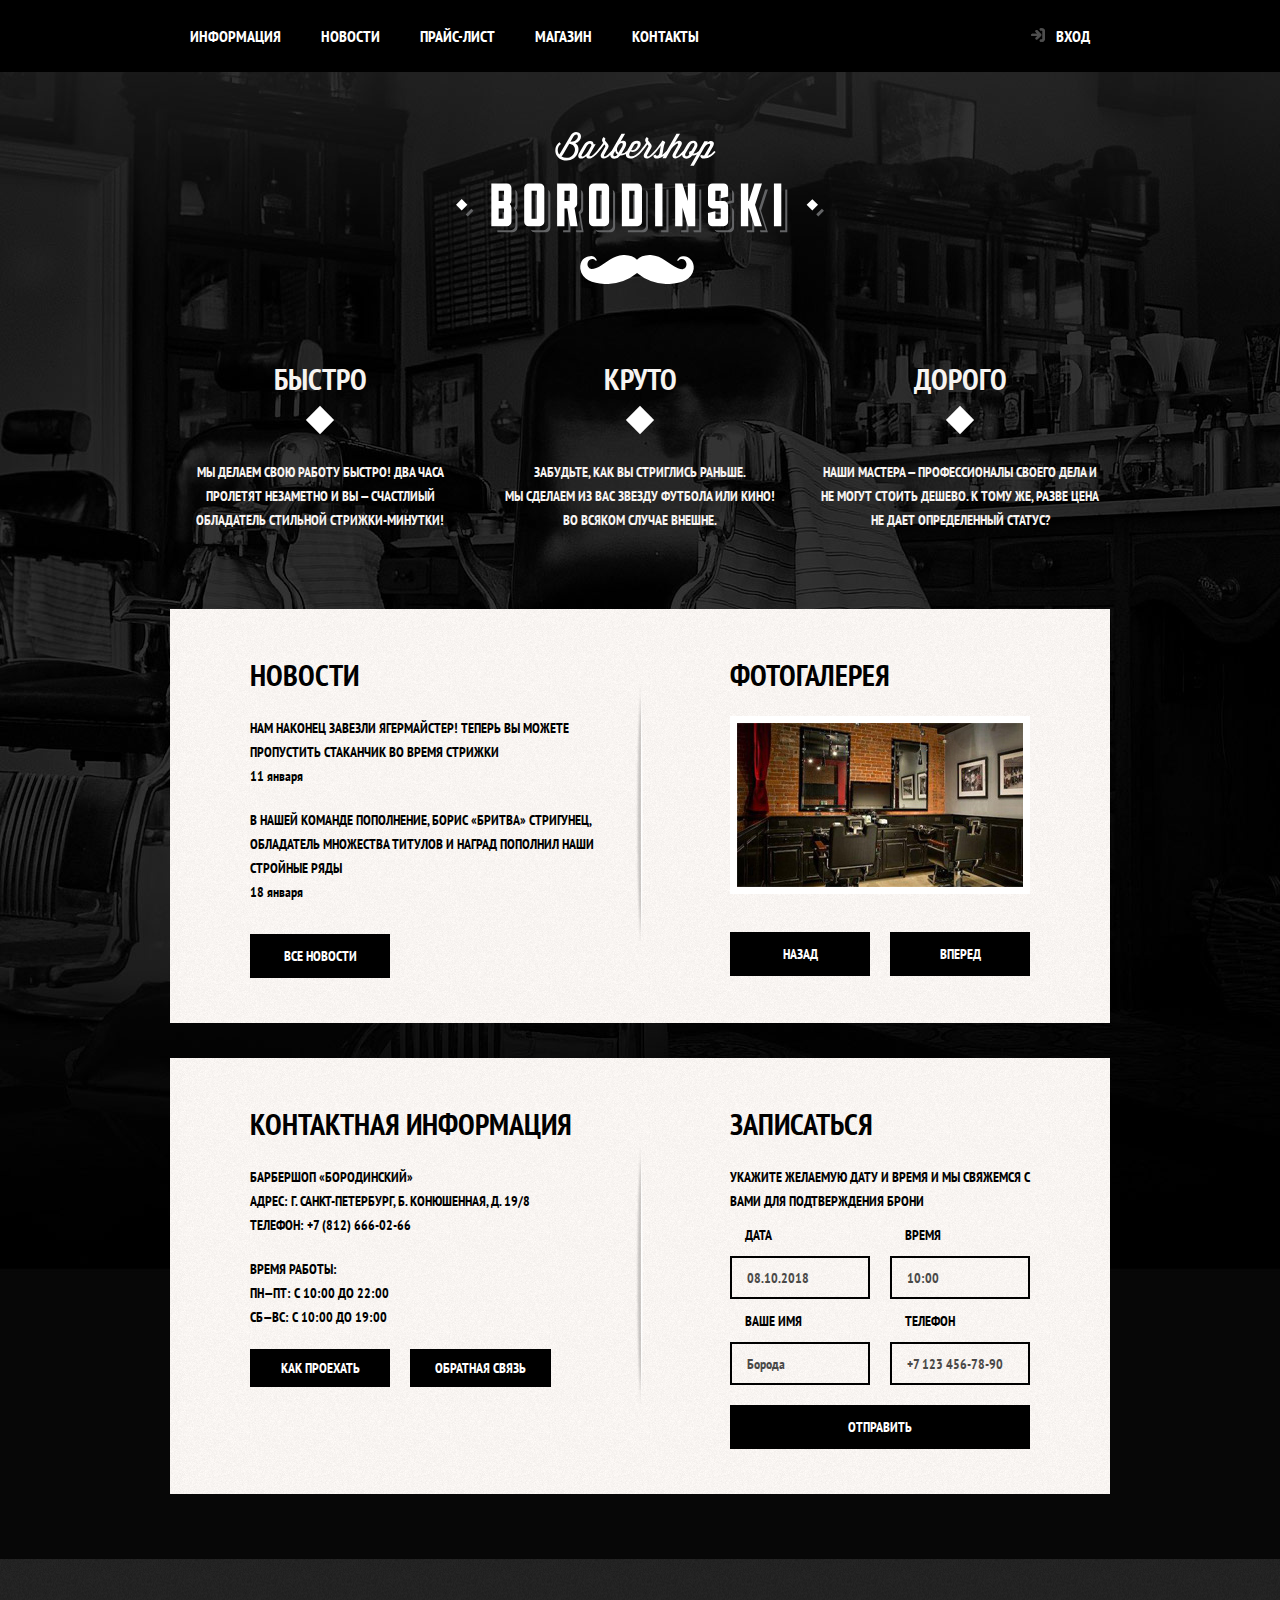
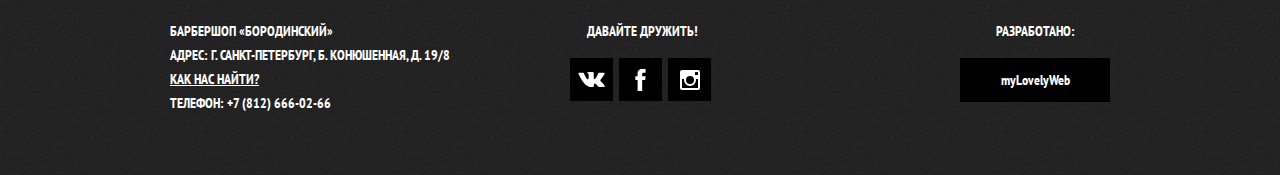
==== index.html @ a2dbd683 "first commit" ====
<!doctype html>
<html lang="ru">
<head>
  <meta charset="utf-8">
  <title>Барбершоп «Бородинский»</title>
  <link href="https://fonts.googleapis.com/css?family=PT+Sans+Narrow:400,700&amp;subset=cyrillic" rel="stylesheet">
  <link href="css/normalize.css" rel="stylesheet">
  <link href="css/style.min.css" rel="stylesheet">
</head>
<body class="index-page">
  <header class="header">
    <nav class="nav header__nav">
      <a class="nav__logo">
        <img src="img/index-logo.svg" width="368" height="153" alt="Логотип барбершопа «Бородинский»">
      </a>
      <div class="nav__wrapper">
        <div class="container nav__container">
          <ul class="nav__site-nav">
            <li>
              <a class="nav__link" href="info.html">Информация</a>
            </li>
            <li>
              <a class="nav__link" href="news.html">Новости</a>
            </li>
            <li>
              <a class="nav__link" href="price.html">Прайс-лист</a>
            </li>
            <li>
              <a class="nav__link" href="shop.html">Магазин</a>
            </li>
            <li>
              <a class="nav__link" href="contacts.html">Контакты</a>
            </li>
          </ul>
          <ul class="nav__user-nav">
            <li>
              <a class="nav__link login-link" href="login.html">Вход</a>
            </li>
          </ul>
        </div>
      </div>
    </nav>
  </header>
  <main>
    <div class="container">
      <h1 class="visually-hidden">Барбершоп «Бородинский»</h1>
      <section class="features">
        <h2 class="visually-hidden">Преимущества</h2>
        <ul class="features-list">
          <li class="features-item">
            <h3>Быстро</h3>
            <p>Мы делаем свою работу быстро! Два часа пролетят незаметно и вы — счастлиый обладатель стильной стрижки-минутки!</p>
          </li>
          <li class="features-item">
            <h3>Круто</h3>
            <p>Забудьте, как вы стриглись раньше.<br> Мы сделаем из вас звезду футбола или кино!<br> Во всяком случае внешне.</p>
          </li>
          <li class="features-item">
            <h3>Дорого</h3>
            <p>Наши мастера — профессионалы своего дела и не могут стоить дешево. К тому же, разве цена не дает определенный статус?</p>
          </li>
        </ul>
      </section>
      <div class="index-columns">
        <section class="news">
          <h2>Новости</h2>
          <ul class="news__list">
            <li class="news-item news__item">
              <p>Нам наконец завезли Ягермайстер! Теперь вы можете пропустить стаканчик во время стрижки</p>
              <time datetime="2018-01-11">11 января</time>
            </li>
            <li class="news-item news__item">
              <p>В нашей команде пополнение, Борис «Бритва» Стригунец, обладатель множества титулов и наград пополнил наши стройные ряды</p>
              <time datetime="2018-01-18">18 января</time>
            </li>
          </ul>
          <a class="btn news__btn" href="news.html">Все новости</a>
        </section>
        <section class="gallery">
          <h2>Фотогалерея</h2>
          <div class="gallery__container">
            <figure class="gallery-content gallery__content">
              <a href="#"><img src="img/studio.jpg" width="286" height="164" alt="Интерьер"></a>
            </figure>
            <button class="btn gallery-container__btn gallery-container__btn--back" type="button">Назад</button>
            <button class="btn gallery-container__btn gallery-container__btn--next" type="button">Вперед</button>
          </div>
        </section>
      </div><!-- index-columns -->
      <div class="index-columns">
        <section class="contacts">
          <h2>Контактная информация</h2>
          <p>
            Барбершоп «Бородинский»<br>
            Адрес: г. Санкт-Петербург, Б. Конюшенная, д. 19/8<br>
            Телефон: +7 (812) 666-02-66
          </p>
          <p>
            Время работы:<br>
            пн—пт: с 10:00 до 22:00<br>
            сб—вс: с 10:00 до 19:00
          </p>
          <a class="btn contacts-button-map contacts__btn" href="img/map.png">Как проехать</a>
          <a class="btn contacts__btn" href="contacts.html">Обратная связь</a>
        </section>
        <section class="appointment">
          <h2>Записаться</h2>
          <p class="appointment-info">Укажите желаемую дату и время и мы свяжемся с вами для подтверждения брони</p>
          <form class="appointment-form appointment__form" action="https://echo.htmlacademy.ru" method="post">
            <p class="appointment-form__item">
              <label for="appointment-date">Дата</label>
              <input id="appointment-date" type="text" name="date" value="" placeholder="08.10.2018">
            </p>
            <p class="appointment-form__item">
              <label for="appointment-time">Время</label>
              <input id="appointment-time" type="text" name="time" value="" placeholder="10:00">
            </p>
            <p class="appointment-form__item">
              <label for="appointment-name">Ваше имя</label>
              <input id="appointment-name" type="text" name="name" value="" placeholder="Борода">
            </p>
            <p class="appointment-form__item">
              <label for="appointment-phone">Телефон</label>
              <input id="appointment-phone" type="tel" name="phone" value="" placeholder="+7 123 456-78-90">
            </p>
            <button class="btn appointment-form__btn" type="submit">Отправить</button>
          </form>
        </section>
      </div><!-- index-columns -->
    </div><!-- container -->
  </main>
  <footer class="footer">
    <div class="container footer__container">
      <p class="footer-contacts footer__contacts">
        Барбершоп «Бородинский»<br>
        Адрес: г. Санкт-Петербург, Б. Конюшенная, д. 19/8<br>
        <a href="img/map.html">Как нас найти?</a><br>
        Телефон: +7 (812) 666-02-66  
      </p>
      <div class="footer-social">
        <b>Давайте дружить!</b>
        <ul class="social-list footer-social__list">
          <li>
            <a class="social-btn" href="#">
              <span class="visually-hidden">Вконтакте</span>
              <svg xmlns="http://www.w3.org/2000/svg" viewBox="0 0 26.14 14.91" width="27" height="15"><path fill="#fff" d="M 26 13.47 l -0.09 -0.17 a 13.55 13.55 0 0 0 -2.6 -3 q -0.87 -0.83 -1.1 -1.12 A 1 1 0 0 1 22 8 a 10.27 10.27 0 0 1 1.22 -1.78 l 0.88 -1.16 q 2.35 -3.13 2 -4 L 26 0.94 a 0.8 0.8 0 0 0 -0.4 -0.22 a 2.14 2.14 0 0 0 -0.87 0 h -3.92 a 0.51 0.51 0 0 0 -0.27 0 h -0.3 a 0.6 0.6 0 0 0 -0.15 0.14 a 0.93 0.93 0 0 0 -0.14 0.24 a 22.22 22.22 0 0 1 -1.46 3.06 q -0.5 0.84 -0.93 1.46 a 7 7 0 0 1 -0.71 0.91 a 4.94 4.94 0 0 1 -0.52 0.47 q -0.23 0.18 -0.35 0.15 l -0.23 -0.05 a 0.9 0.9 0 0 1 -0.31 -0.33 a 1.49 1.49 0 0 1 -0.16 -0.53 V 1.6 a 3.14 3.14 0 0 0 0 -0.62 a 2.12 2.12 0 0 0 -0.14 -0.44 a 0.73 0.73 0 0 0 -0.28 -0.33 a 1.57 1.57 0 0 0 -0.46 -0.18 A 9 9 0 0 0 12.57 0 a 8.93 8.93 0 0 0 -3.25 0.33 a 1.83 1.83 0 0 0 -0.52 0.41 q -0.25 0.3 -0.07 0.33 a 1.67 1.67 0 0 1 1.16 0.59 l 0.08 0.16 a 2.6 2.6 0 0 1 0.19 0.63 a 6.32 6.32 0 0 1 0.12 1 a 10.59 10.59 0 0 1 0 1.7 q -0.07 0.71 -0.13 1.1 a 2.21 2.21 0 0 1 -0.18 0.64 a 2.69 2.69 0 0 1 -0.16 0.3 l -0.07 0.07 a 1 1 0 0 1 -0.37 0.07 a 0.86 0.86 0 0 1 -0.46 -0.19 a 3.27 3.27 0 0 1 -0.56 -0.52 a 7 7 0 0 1 -0.66 -0.93 q -0.37 -0.6 -0.76 -1.42 l -0.22 -0.39 q -0.2 -0.38 -0.56 -1.11 t -0.62 -1.43 A 0.9 0.9 0 0 0 5.2 0.9 h -0.07 a 0.93 0.93 0 0 0 -0.22 -0.16 A 1.44 1.44 0 0 0 4.6 0.65 L 0.87 0.68 A 1 1 0 0 0 0.1 0.94 L 0 1 a 0.44 0.44 0 0 0 0 0.22 a 1.08 1.08 0 0 0 0.08 0.37 Q 0.9 3.53 1.86 5.31 t 1.66 2.87 Q 4.23 9.27 5 10.24 t 1 1.24 l 0.37 0.41 l 0.34 0.33 a 8.06 8.06 0 0 0 1 0.78 a 16.34 16.34 0 0 0 1.4 0.9 a 7.6 7.6 0 0 0 1.79 0.72 a 6.19 6.19 0 0 0 2 0.22 h 1.57 a 1.08 1.08 0 0 0 0.72 -0.3 l 0.05 -0.07 a 0.9 0.9 0 0 0 0.1 -0.25 a 1.38 1.38 0 0 0 0 -0.37 a 4.48 4.48 0 0 1 0.09 -1.05 a 2.77 2.77 0 0 1 0.23 -0.71 a 1.74 1.74 0 0 1 0.29 -0.4 a 1.19 1.19 0 0 1 0.23 -0.2 h 0.11 a 0.86 0.86 0 0 1 0.77 0.21 a 4.52 4.52 0 0 1 0.83 0.79 q 0.39 0.47 0.93 1.05 a 6.41 6.41 0 0 0 1 0.87 l 0.27 0.16 a 3.31 3.31 0 0 0 0.71 0.3 a 1.53 1.53 0 0 0 0.76 0.07 l 3.48 -0.05 a 1.58 1.58 0 0 0 0.8 -0.17 a 0.68 0.68 0 0 0 0.34 -0.37 a 1.06 1.06 0 0 0 0 -0.46 a 1.71 1.71 0 0 0 -0.1 -0.36 Z" /></svg>
            </a>
          </li>
          <li><a class="social-btn" href="#"><span class="visually-hidden">Фейсбук</span><svg xmlns="http://www.w3.org/2000/svg" viewBox="0 0 10.15 21.74" width="19" height="22"><path fill="#fff" d="M 3.34 1.12 A 4.77 4.77 0 0 1 6.53 0 h 3.61 v 3.81 H 7.81 a 1.07 1.07 0 0 0 -1.09 0.83 v 2.55 h 3.42 c -0.08 1.23 -0.24 2.45 -0.41 3.67 h -3 v 10.87 H 2.21 V 10.86 H 0 V 7.21 h 2.19 V 3.66 a 3.83 3.83 0 0 1 1.15 -2.54 Z" /></svg></a></li>
          <li><a class="social-btn" href="#"><span class="visually-hidden">Инстаграм</span><svg xmlns="http://www.w3.org/2000/svg" viewBox="0 0 20 20" width="20" height="20"><path fill="#fff" d="M 18 0 H 2 a 2 2 0 0 0 -2 2 v 16 a 2 2 0 0 0 2 2 h 16 a 2 2 0 0 0 2 -2 V 2 a 2 2 0 0 0 -2 -2 Z m -8 6 a 4 4 0 1 1 -4 4 a 4 4 0 0 1 4 -4 Z M 2.5 18 a 0.47 0.47 0 0 1 -0.5 -0.5 V 9 h 2.1 a 3.4 3.4 0 0 0 -0.1 1 a 6 6 0 1 0 12 0 a 3.4 3.4 0 0 0 -0.1 -1 H 18 v 8.5 a 0.47 0.47 0 0 1 -0.5 0.5 Z M 18 4.5 a 0.47 0.47 0 0 1 -0.5 0.5 h -2 a 0.47 0.47 0 0 1 -0.5 -0.5 v -2 a 0.47 0.47 0 0 1 0.5 -0.5 h 2 a 0.47 0.47 0 0 1 0.5 0.5 Z" /></svg></a></li>
        </ul>
      </div><!-- footer-social -->
      <p class="footer-copyright footer__copyright">
        <b>Разработано:</b>
        <a class="btn footer-copyright__btn" href="https://github.com/myLovelyWeb">myLovelyWeb</a>
      </p>
    </div><!-- container footer__container -->
  </footer>
  <section class="modal modal-login">
    <h2>Личный кабинет</h2>
    <p class="modal-login__description">Введите пожалуйста свой логин и пароль</p>
    <form class="login-form" action="https://echo.htmlacademy.ru" method="post">
      <p>
        <label class="visually-hidden" for="user-login">Логин</label>
        <input class="login-form__icon-user" id="user-login" type="text" name="login" placeholder="Логин">
      </p>
      <p>
        <label class="visually-hidden" for="user-password">Пароль</label>
        <input class="login-form__icon-password" id="user-password" type="password" name="password" placeholder="Пароль">
      </p>
      <p class="login-password-info login-form__login-password-info">
        <label class="login-checkbox login-password-info__checkbox">
          <input class="visually-hidden" type="checkbox" name="remember">
          <span class="login-checkbox__indicator"></span>
          Запомните меня
        </label>
        <a class="login-password-info__restore" href="#">Я забыл пароль!</a>
      </p>
      <button class="btn login-form__btn" type="submit">Войти</button>
    </form>
    <button class="modal-close" type="button"><span class="visually-hidden">Закрыть</span></button>
  </section>
  <section class="modal modal-map">
    <h2 class="visually-hidden">Как до нас добраться</h2>
    <iframe src="https://www.google.com/maps/embed?pb=!1m18!1m12!1m3!1d1998.5991043651586!2d30.320894616097!3d59.938794181876254!2m3!1f0!2f0!3f0!3m2!1i1024!2i768!4f13.1!3m3!1m2!1s0x4696310fca5ba729%3A0xea9c53d4493c879f!2z0JHQvtC70YzRiNCw0Y8g0JrQvtC90Y7RiNC10L3QvdCw0Y8g0YPQuy4sIDE5LCDQodCw0L3QutGCLdCf0LXRgtC10YDQsdGD0YDQsywgMTkxMTg2!5e0!3m2!1sru!2sru!4v1531088769494" width="766" height="560" allowfullscreen></iframe>
    <p>
      <img src="img/map.png" width="766" height="560" alt="Офис компании по адресу ул. Большая Конюшенная 19/8, Санкт-Петербург">
    </p>
    <button class="modal-close" type="button"><span class="visually-hidden">Закрыть</span></button>
  </section>
  <script src="js/login-popup.min.js"></script>
  <script src="js/map-popup.min.js"></script>
</body>
</html>
---- css/style.min.css ----
@-webkit-keyframes bounce{0%{-webkit-transform:translateY(-2000px);transform:translateY(-2000px)}70%{-webkit-transform:translateY(30px);transform:translateY(30px)}90%{-webkit-transform:translateY(-10px);transform:translateY(-10px)}to{-webkit-transform:translateY(0);transform:translateY(0)}}@keyframes bounce{0%{-webkit-transform:translateY(-2000px);transform:translateY(-2000px)}70%{-webkit-transform:translateY(30px);transform:translateY(30px)}90%{-webkit-transform:translateY(-10px);transform:translateY(-10px)}to{-webkit-transform:translateY(0);transform:translateY(0)}}@-webkit-keyframes shake{0%,to{-webkit-transform:translateX(0);transform:translateX(0)}10%,30%,50%,70%,90%{-webkit-transform:translateX(-10px);transform:translateX(-10px)}20%,40%,60%,80%{-webkit-transform:translateX(10px);transform:translateX(10px)}}@keyframes shake{0%,to{-webkit-transform:translateX(0);transform:translateX(0)}10%,30%,50%,70%,90%{-webkit-transform:translateX(-10px);transform:translateX(-10px)}20%,40%,60%,80%{-webkit-transform:translateX(10px);transform:translateX(10px)}}.index-page,.inner-page{min-width:960px;background-color:#000;background-image:url(../img/bg.jpg);background-position:top center;background-repeat:no-repeat}.inner-page{background-color:#f9f6f3;background-image:url(../img/pattern-light.jpg);background-position:0 0;background-repeat:repeat}.container{width:940px;margin:0 auto;padding:0 10px}.nav__container{display:-webkit-box;display:-ms-flexbox;display:flex;-webkit-box-pack:justify;-ms-flex-pack:justify;justify-content:space-between}.visually-hidden:not(:focus):not(:active),input[type=checkbox].visually-hidden,input[type=radio].visually-hidden{position:absolute;width:1px;height:1px;margin:-1px;padding:0;border:0;white-space:nowrap;-webkit-clip-path:inset(100%);clip-path:inset(100%);clip:rect(0 0 0 0);overflow:hidden}img{max-width:100%;height:auto}.btn{display:inline-block;min-width:140px;padding:10px 25px;border:0;-webkit-box-sizing:border-box;box-sizing:border-box;font-size:14px;line-height:18px;font-family:"PT Sans Narrow",sans-serif;font-weight:700;text-align:center;text-decoration:none;text-transform:uppercase;color:#fff;vertical-align:middle;background-color:#000;cursor:pointer}.btn:active,.btn:focus,.btn:hover,.pagination-item a:active,.pagination-item a:focus,.pagination-item a:hover{background-color:#663d15}.btn--disabled,.btn:disabled{cursor:default;opacity:.5;background-color:#000}.header__nav{display:-webkit-box;display:-ms-flexbox;display:flex;-webkit-box-orient:vertical;-webkit-box-direction:normal;-ms-flex-direction:column;flex-direction:column;-webkit-box-align:center;-ms-flex-align:center;align-items:center;margin-bottom:73px}.inner-page .header__nav{-webkit-box-orient:horizontal;-webkit-box-direction:normal;-ms-flex-direction:row;flex-direction:row;-webkit-box-align:start;-ms-flex-align:start;align-items:flex-start;margin-bottom:50px}.inner-page .header{background-color:#000}.nav__logo{-webkit-box-ordinal-group:3;-ms-flex-order:2;order:2;width:368px;height:153px}.inner-page .nav__logo{-webkit-box-ordinal-group:1;-ms-flex-order:0;order:0;width:111px;height:24px;padding:23px 20px}.nav__wrapper{width:100%;margin-bottom:60px;background-color:#000}.nav__site-nav{display:-webkit-box;display:-ms-flexbox;display:flex;-ms-flex-wrap:wrap;flex-wrap:wrap;width:620px;margin:0;padding:0;list-style:none}.site-nav__item--current{position:relative}.site-nav__item--current::after{content:"";position:absolute;right:20px;bottom:0;left:20px;height:5px;background-color:#fff}.nav__link{display:block;padding:26px 20px;font-size:16px;line-height:20px;font-family:"PT Sans Narrow",sans-serif;font-weight:700;text-decoration:none;text-transform:uppercase;color:#fff}.site-nav__item--current .nav__link{pointer-events:none}.nav__link:focus,.nav__link:hover{background-color:#242424}.nav__item--current::after{position:absolute;content:"";right:20px;bottom:0;left:20px;height:5px;background-color:#fff}.nav__user-nav{display:-webkit-box;display:-ms-flexbox;display:flex;max-width:140px;margin:0 0 0 auto;padding:0;list-style:none}.inner-page .user-nav{margin-left:auto}.login-link{position:relative;padding-left:50px}.login-link::before{position:absolute;content:"";top:27px;left:24px;width:16px;height:16px;background-image:url(../img/login.svg);background-repeat:no-repeat;background-position:0 0;opacity:.3}.login-link:active::before,.login-link:focus::before,.login-link:hover::before{opacity:1}.features{margin-bottom:77px}.features-list{display:-webkit-box;display:-ms-flexbox;display:flex;-webkit-box-pack:justify;-ms-flex-pack:justify;justify-content:space-between;margin:0;padding:0;list-style:none}.features-item{width:300px}.appointment h2,.contacts h2,.features-item h3,.features-item p,.gallery h2,.modal-login h2,.news h2{font-size:30px;line-height:42px;font-family:"PT Sans Narrow",sans-serif;font-weight:700;text-transform:uppercase}.features-item p{margin:0 10px;font-size:14px;line-height:24px;text-align:center;color:#f7f4f1}.features-item h3{position:relative;text-align:center;margin:0 0 60px;color:#f7f4f1}.features-item h3::after{position:absolute;content:"";bottom:-30px;left:50%;width:20px;height:20px;margin-left:-10px;background-color:#fff;-webkit-transform:rotate(45deg);-ms-transform:rotate(45deg);transform:rotate(45deg)}.index-columns{display:-webkit-box;display:-ms-flexbox;display:flex;-webkit-box-pack:justify;-ms-flex-pack:justify;justify-content:space-between;margin-bottom:35px;padding:45px 80px;background-color:#f8f5f2;background-image:url(../img/line.png),url(../img/pattern-light.jpg);background-position:center,0 0;background-repeat:no-repeat,repeat}.news{width:380px}.appointment h2,.contacts h2,.gallery h2,.modal-login h2,.news h2{margin:0 0 20px;color:#000}.news__list{margin:0 0 25px;padding:0;list-style:none}.news__item{margin-bottom:20px}.contacts p,.news-item p{text-transform:uppercase;color:#000}.news-item p,.news-item time{font-size:14px;line-height:24px;font-family:"PT Sans Narrow",sans-serif;font-weight:700}.news-item p{margin:0}.news-item time{text-transform:none;color:#000}.news__btn{margin-top:5px;line-height:24px}.gallery{width:300px}.gallery__container{position:relative;height:260px}.gallery-container__btn{position:absolute;bottom:0;width:140px;margin:0;line-height:24px;-webkit-box-sizing:border-box;box-sizing:border-box}.gallery-container__btn--back{left:0}.gallery-container__btn--next{right:0}.gallery__content{height:164px;margin:0;background-color:#ccc;border:7px solid #fff}.gallery-content img{width:286px;height:164px}.contacts{width:380px}.contacts p{margin:0 0 20px}.contacts__btn{margin-right:16px}.appointment{width:300px}.appointment-info{margin:0 0 10px;font-size:14px;line-height:24px;font-family:"PT Sans Narrow",sans-serif;font-weight:700;text-transform:uppercase;color:#000}.appointment__form{display:-webkit-box;display:-ms-flexbox;display:flex;-ms-flex-wrap:wrap;flex-wrap:wrap;-webkit-box-pack:justify;-ms-flex-pack:justify;justify-content:space-between}.appointment-form__item{width:140px;margin:0 0 10px}.appointment-form input,.appointment-form label,.contacts p{font-size:14px;line-height:24px;font-family:"PT Sans Narrow",sans-serif;font-weight:700}.appointment-form label{display:block;margin-bottom:9px;margin-left:15px;text-transform:uppercase;color:#000}.appointment-form input{width:140px;padding:8px 15px 7px;border:2px solid #000;-webkit-box-sizing:border-box;box-sizing:border-box;background-color:transparent}.appointment-form input::-webkit-input-placeholder{color:#000;opacity:.7}.appointment-form input:-ms-input-placeholder,.appointment-form input::-ms-input-placeholder{color:#000;opacity:.7}.appointment-form input::placeholder{color:#000;opacity:.7}.appointment-form input:focus{border-color:#663d15}.appointment-form__btn{width:100%;margin-top:10px;margin-right:0;line-height:24px}.footer{margin-top:65px;padding:60px 0;background-color:#212121;background-image:url(../img/pattern-dark.jpg);background-position:0 0;background-repeat:repeat}.inner-page .footer{margin-top:45px}.footer__container{display:-webkit-box;display:-ms-flexbox;display:flex}.footer-contacts a,.footer-copyright b,.footer-social b,.footer__contacts{font-size:14px;line-height:24px;font-family:"PT Sans Narrow",sans-serif;font-weight:700;text-transform:uppercase;color:#fff}.footer__contacts{width:320px;margin:0 80px 0 0}.footer-social{width:145px;text-align:center}.footer-copyright b,.footer-social b{display:block;margin-bottom:15px}.footer-social__list,.social-btn{display:-webkit-box;display:-ms-flexbox;display:flex}.social-list li{margin-bottom:10px}.footer-social__list{-ms-flex-wrap:wrap;flex-wrap:wrap;margin:0;padding:0;list-style:none;-webkit-box-pack:justify;-ms-flex-pack:justify;justify-content:space-between;width:141px}.social-btn{-webkit-box-align:center;-ms-flex-align:center;align-items:center;-webkit-box-pack:center;-ms-flex-pack:center;justify-content:center;width:43px;height:43px;background-color:#000}.social-btn:focus,.social-btn:hover{background-color:#fff}.social-btn:focus path,.social-btn:hover path{fill:#000}.footer__copyright{width:150px;margin:0 0 0 auto;text-align:center}.footer-copyright__btn{display:block;margin-right:0;line-height:24px;text-transform:none}.footer-copyright__btn:hover{color:#000;background-color:#fff}.modal{display:none;position:fixed;background-color:#f8f3f0;background-image:url(../img/pattern-light.jpg);background-position:0 0;background-repeat:repeat;-webkit-box-shadow:0 30px 50px rgba(0,0,0,.7);box-shadow:0 30px 50px rgba(0,0,0,.7)}.modal-error,.modal-show{-webkit-animation-duration:.6s;animation-duration:.6s}.modal-show{display:block;-webkit-animation-name:bounce;animation-name:bounce}.modal-error{-webkit-animation-name:shake;animation-name:shake}.modal-login{top:120px;left:50%;width:300px;margin-left:-230px;padding:50px 80px}.modal-close{position:absolute;top:8px;right:-32px;width:22px;height:22px;border:0;background-color:transparent;cursor:pointer}.modal-close::after,.modal-close::before{position:absolute;content:"";top:10px;left:2px;width:20px;height:3px;background-color:#d0d0d0}.modal-close::before{-webkit-transform:rotate(45deg);-ms-transform:rotate(45deg);transform:rotate(45deg)}.modal-close::after{-webkit-transform:rotate(-45deg);-ms-transform:rotate(-45deg);transform:rotate(-45deg)}.login-form input[type=password],.login-form input[type=text],.modal-login__description{font-size:14px;font-family:"PT Sans Narrow",sans-serif;font-weight:700;color:#000;text-transform:uppercase}.login-form p,.modal-login__description{margin:0 0 10px}.login-form p{font-size:14px}.login-form input[type=password],.login-form input[type=text]{width:300px;padding:10px 40px 10px 15px;border:2px solid #000;-webkit-box-sizing:border-box;box-sizing:border-box;background-color:#f9f6f3}.login-form input::-webkit-input-placeholder{color:#000}.login-form input:-ms-input-placeholder,.login-form input::-ms-input-placeholder{color:#000}.login-form input::placeholder{color:#000}.login-form input:focus{border-color:#663d15}.login-form__icon-password,.login-form__icon-user{background-position:270px center;background-repeat:no-repeat}.login-form__icon-user{background-image:url(../img/user.svg)}.login-form__icon-password{background-image:url(../img/lock.svg)}.login-password-info{display:-webkit-box;display:-ms-flexbox;display:flex;-ms-flex-wrap:wrap;flex-wrap:wrap;-webkit-box-pack:justify;-ms-flex-pack:justify;justify-content:space-between;margin:15px 0}.login-password-info__checkbox{position:relative;padding-left:30px;font-size:14px;line-height:20px;font-family:"PT Sans Narrow",sans-serif;font-weight:700;text-transform:uppercase;color:#000}.filter-input:focus+label,.filter-input:hover+label,.login-password-info__checkbox:focus,.login-password-info__checkbox:hover{color:#663d15}.login-checkbox input[type=checkbox]+.login-checkbox__indicator{position:absolute;top:0;left:0;width:17px;height:17px;border:2px solid #000}.login-checkbox input[type=checkbox]:focus+.login-checkbox__indicator{border-color:#663d15;outline:thin dotted;outline:5px auto -webkit-focus-ring-color}.login-checkbox input[type=checkbox]:checked+.login-checkbox__indicator::after,.login-checkbox input[type=checkbox]:checked+.login-checkbox__indicator::before{position:absolute;content:"";top:8px;left:1px;width:15px;height:2px;background-color:#000}.login-checkbox input[type=checkbox]:checked+.login-checkbox__indicator::before{-webkit-transform:rotate(45deg);-ms-transform:rotate(45deg);transform:rotate(45deg)}.login-checkbox input[type=checkbox]:checked+.login-checkbox__indicator::after{-webkit-transform:rotate(-45deg);-ms-transform:rotate(-45deg);transform:rotate(-45deg)}.login-password-info__restore{font-size:14px;line-height:20px;font-family:"PT Sans Narrow",sans-serif;font-weight:700;text-transform:uppercase;color:#000;text-decoration:underline}.login-password-info__restore:focus,.login-password-info__restore:hover{text-decoration:none;color:#663d15}.login-form__btn{width:100%;margin-top:15px;margin-right:0}.modal-map{top:50%;left:50%;width:780px;height:574px;margin-top:-287px;margin-left:-390px;border:7px solid #fff;-webkit-box-sizing:border-box;box-sizing:border-box}.modal-map iframe,.modal-map p{position:absolute;z-index:2}.modal-map p{margin:0;z-index:1}.breadcrumbs{display:-webkit-box;display:-ms-flexbox;display:flex;-webkit-box-pack:start;-ms-flex-pack:start;justify-content:flex-start;-ms-flex-wrap:wrap;flex-wrap:wrap;padding:0;margin:0 0 50px;list-style:none}.breadcrumbs li{position:relative;margin-right:42px}.breadcrumbs li::after{position:absolute;content:"";top:7px;right:-25px;width:8px;height:8px;background-color:#000;-webkit-transform:rotate(45deg);-ms-transform:rotate(45deg);transform:rotate(45deg)}.breadcrumbs li:last-child{margin-right:0;font-size:14px;line-height:24px;font-family:"PT Sans Narrow",sans-serif;font-weight:700;text-transform:uppercase;color:#aba9a7}.breadcrumbs li:last-child::after{display:none}.breadcrumbs a,.inner-content h1,.inner-content h2,.page-title{font-family:"PT Sans Narrow",sans-serif;font-weight:700;text-transform:uppercase}.breadcrumbs a{text-decoration:none}.inner-content{margin-bottom:75px}.inner-content h1,.inner-content h2,.page-title{color:#000}.inner-content h1,.page-title{margin:0 0 15px;padding:0;font-size:30px;line-height:42px}.inner-content h2,.inner-content h3{margin-top:60px;margin-bottom:30px;font-size:24px;line-height:30px}.inner-content h3{font-size:20px;line-height:24px}.inner-content h2+h3{margin-top:30px}.breadcrumbs a,.inner-content p,.inner-content td{color:#000;font-size:14px;line-height:24px}.inner-content p{margin:14px 0}.inner-content table{border-collapse:collapse}.inner-content .big-heading,.inner-content p,.inner-content td{font-family:"PT Sans Narrow",sans-serif;font-weight:700;text-transform:uppercase}.inner-content td{padding:8px 15px;border:2px solid #000}.inner-columns,.inner-content .big-heading{display:-webkit-box;display:-ms-flexbox;display:flex}.inner-content .big-heading{-webkit-box-align:center;-ms-flex-align:center;align-items:center;margin-top:50px;margin-bottom:65px;font-size:48px;line-height:48px;text-align:center}.inner-content .big-heading::after,.inner-content .big-heading::before{content:"";-webkit-box-flex:1;-ms-flex-positive:1;flex-grow:1;-ms-flex-negative:0;flex-shrink:0;width:50px;height:2px;background:#000}.inner-content .big-heading::before{margin-right:25px}.inner-content .big-heading::after{margin-left:25px}.inner-columns{-webkit-box-pack:justify;-ms-flex-pack:justify;justify-content:space-between;-ms-flex-wrap:wrap;flex-wrap:wrap;margin:50px 0}.inner-columns>h2:first-child{width:100%;margin-top:0}.inner-column-left,.inner-column-right{width:460px}.inner-column-left :first-child,.inner-column-right :first-child{margin-top:0}.inner-column-left :last-child,.inner-column-right :last-child{margin-bottom:0}.custom-list-1{margin:14px 0;padding:0;list-style:none}.custom-list-1 li{position:relative;margin-bottom:15px;padding-left:20px;font-size:14px;line-height:24px;font-family:"PT Sans Narrow",sans-serif;font-weight:700;text-transform:uppercase;color:#000}.custom-list-1 li::before{position:absolute;content:"";top:8px;left:0;width:8px;height:8px;background-color:#000;-webkit-transform:rotate(45deg);-ms-transform:rotate(45deg);transform:rotate(45deg)}.custom-table-1{width:100%}.custom-table-1 td{width:50%}.custom-table-1 td:last-child{text-align:center}.short-text{padding-right:80px}.catalog-columns{display:-webkit-box;display:-ms-flexbox;display:flex;-webkit-box-pack:justify;-ms-flex-pack:justify;justify-content:space-between}.filters{width:180px}.filter__fieldset{padding:0;margin:0 0 30px;border:0}.filter__fieldset:first-child{margin-bottom:35px}.filter__legend{margin-bottom:26px;font-size:24px;line-height:30px;font-family:"PT Sans Narrow",sans-serif;font-weight:700;text-transform:uppercase;color:#000}.filter ul,.product-info ul{margin:0;padding:0;list-style:none}.filter__option{margin-bottom:19px;padding-left:45px}.filter__option label{position:relative;display:block;font-size:14px;line-height:18px;font-family:"PT Sans Narrow",sans-serif;font-weight:700;text-transform:uppercase;cursor:pointer;-webkit-user-select:none;-moz-user-select:none;-ms-user-select:none;user-select:none}.filter-input-checkbox+label::before{position:absolute;content:"";top:0;left:-42px;width:16px;height:16px;border:2px solid #000}.filter-input-checkbox:checked+label::after{position:absolute;content:"";top:4px;left:-38px;width:12px;height:12px;background-image:url(../img/cross.svg);background-repeat:no-repeat;background-position:0 0}.filter-input-radio+label::before{position:absolute;content:"";top:-1px;left:-42px;width:16px;height:16px;border:2px solid #000;border-radius:50%}.filter-input-radio:checked+label::after{position:absolute;content:"";top:5px;left:-36px;width:8px;height:8px;background-color:#000;border-radius:50%}.filter-input:disabled+label{color:#000;opacity:.5}.filter__btn{min-width:112px;padding:12px 25px}.catalog{width:700px}.catalog__list{display:-webkit-box;display:-ms-flexbox;display:flex;-ms-flex-wrap:wrap;flex-wrap:wrap;-webkit-box-pack:justify;-ms-flex-pack:justify;justify-content:flex-start;margin:0 0 25px;padding:0;list-style:none}.catalog__item{width:220px;margin-right:20px;margin-bottom:20px;background-color:#fff;-webkit-box-shadow:0 0 10px rgba(0,0,0,.1);box-shadow:0 0 10px rgba(0,0,0,.1)}.catalog__item:hover{-webkit-box-shadow:0 0 10px rgba(0,0,0,.2);box-shadow:0 0 10px rgba(0,0,0,.2)}.catalog__item:nth-child(3n),.product-photos-preview li:nth-child(3n){margin-right:0}.catalog__link{display:-webkit-box;display:-ms-flexbox;display:flex;-webkit-box-orient:vertical;-webkit-box-direction:normal;-ms-flex-direction:column;flex-direction:column;text-decoration:none;color:#000}.catalog-link h3{-webkit-box-ordinal-group:2;-ms-flex-order:1;order:1;margin:17px 15px 12px 16px;font-size:14px;line-height:18px}.catalog-link__category,.catalog-link__title{display:block;font-size:14px;line-height:18px;font-family:"PT Sans Narrow",sans-serif;font-weight:700;text-decoration:none;text-transform:none}.catalog-link__title{text-transform:uppercase}.catalog-link__image{width:220px;height:165px;margin:0}.catalog__price,.pagination-list{display:-webkit-box;display:-ms-flexbox;display:flex;margin:0 15px 15px}.pagination-list{-ms-flex-wrap:wrap;flex-wrap:wrap;margin:0;padding:0;list-style:none}.catalog-price b,.catalog__price a{-webkit-box-sizing:border-box;box-sizing:border-box;line-height:20px}.catalog-price b{font-size:14px;font-family:"PT Sans Narrow",sans-serif;font-weight:700;text-align:center;background-color:#e5e5e5;min-width:112px;padding:13px 25px 11px;color:#000}.catalog__price a{min-width:80px;margin-right:0;padding:13px 18px 11px;color:#fff}.paginatiom-item--current,.pagination-item--current a:hover{background-color:#fff}.pagination-list__item{margin-right:5px}.pagination-list__item:last-child{margin-right:0}.pagination-item a{display:block;padding:10px 19px;line-height:18px;color:#fff;background-color:#000;text-decoration:none}.pagination-item a,.pagination-item--current a,.product-info-price b{font-size:14px;font-family:"PT Sans Narrow",sans-serif;font-weight:700}.pagination-item--current a{display:block;text-decoration:none;color:#000;padding:10px 19px;line-height:18px;background-color:#fff}.product-photos{width:460px}.product-photos__full{width:460px;height:498px;margin:0 0 20px;-webkit-box-shadow:0 0 10px 2px rgba(0,0,0,.1);box-shadow:0 0 10px 2px rgba(0,0,0,.1)}.product-photos__preview{display:-webkit-box;display:-ms-flexbox;display:flex;-webkit-box-pack:justify;-ms-flex-pack:justify;justify-content:space-between;margin:0;padding:0;list-style:none}.product-photos-preview li{width:140px;height:149px;margin-right:20px;-webkit-box-shadow:0 0 10px 2px rgba(0,0,0,.1);box-shadow:0 0 10px 2px rgba(0,0,0,.1)}.product-info{width:390px;padding-top:23px}.product-info__description{display:-webkit-box;display:-ms-flexbox;display:flex;-webkit-box-pack:justify;-ms-flex-pack:justify;justify-content:space-between;padding-right:10px;margin-bottom:29px}.product-info__availability{margin:0;width:200px}.product-article,.product-info__availability,.product-info__text{font-size:14px;line-height:24px;font-family:"PT Sans Narrow",sans-serif;font-weight:700;text-transform:uppercase;color:#000}.product-article{text-align:right;margin:0}.product-info__text{margin:0 0 35px}.product-info__price{display:-webkit-box;display:-ms-flexbox;display:flex;margin-bottom:63px}.product-info-price b{min-width:112px;padding:13px 36px 11px;line-height:24px;text-align:center;background-color:#e5e5e5;-webkit-box-sizing:border-box;box-sizing:border-box}.product-info-price__btn{padding:13px 17px 11px;min-width:78px;line-height:24px}.product-info h3,.product-info li{font-family:"PT Sans Narrow",sans-serif;font-weight:700;text-transform:uppercase;color:#000}.product-info h3{margin:0 0 27px;font-size:24px;line-height:30px}.product-info li{position:relative;padding-left:23px;font-size:14px;line-height:24px}.product-info li::before{position:absolute;content:"";top:7px;left:2px;width:8px;height:8px;background-color:#000;-webkit-transform:rotate(45deg);-ms-transform:rotate(45deg);transform:rotate(45deg)}
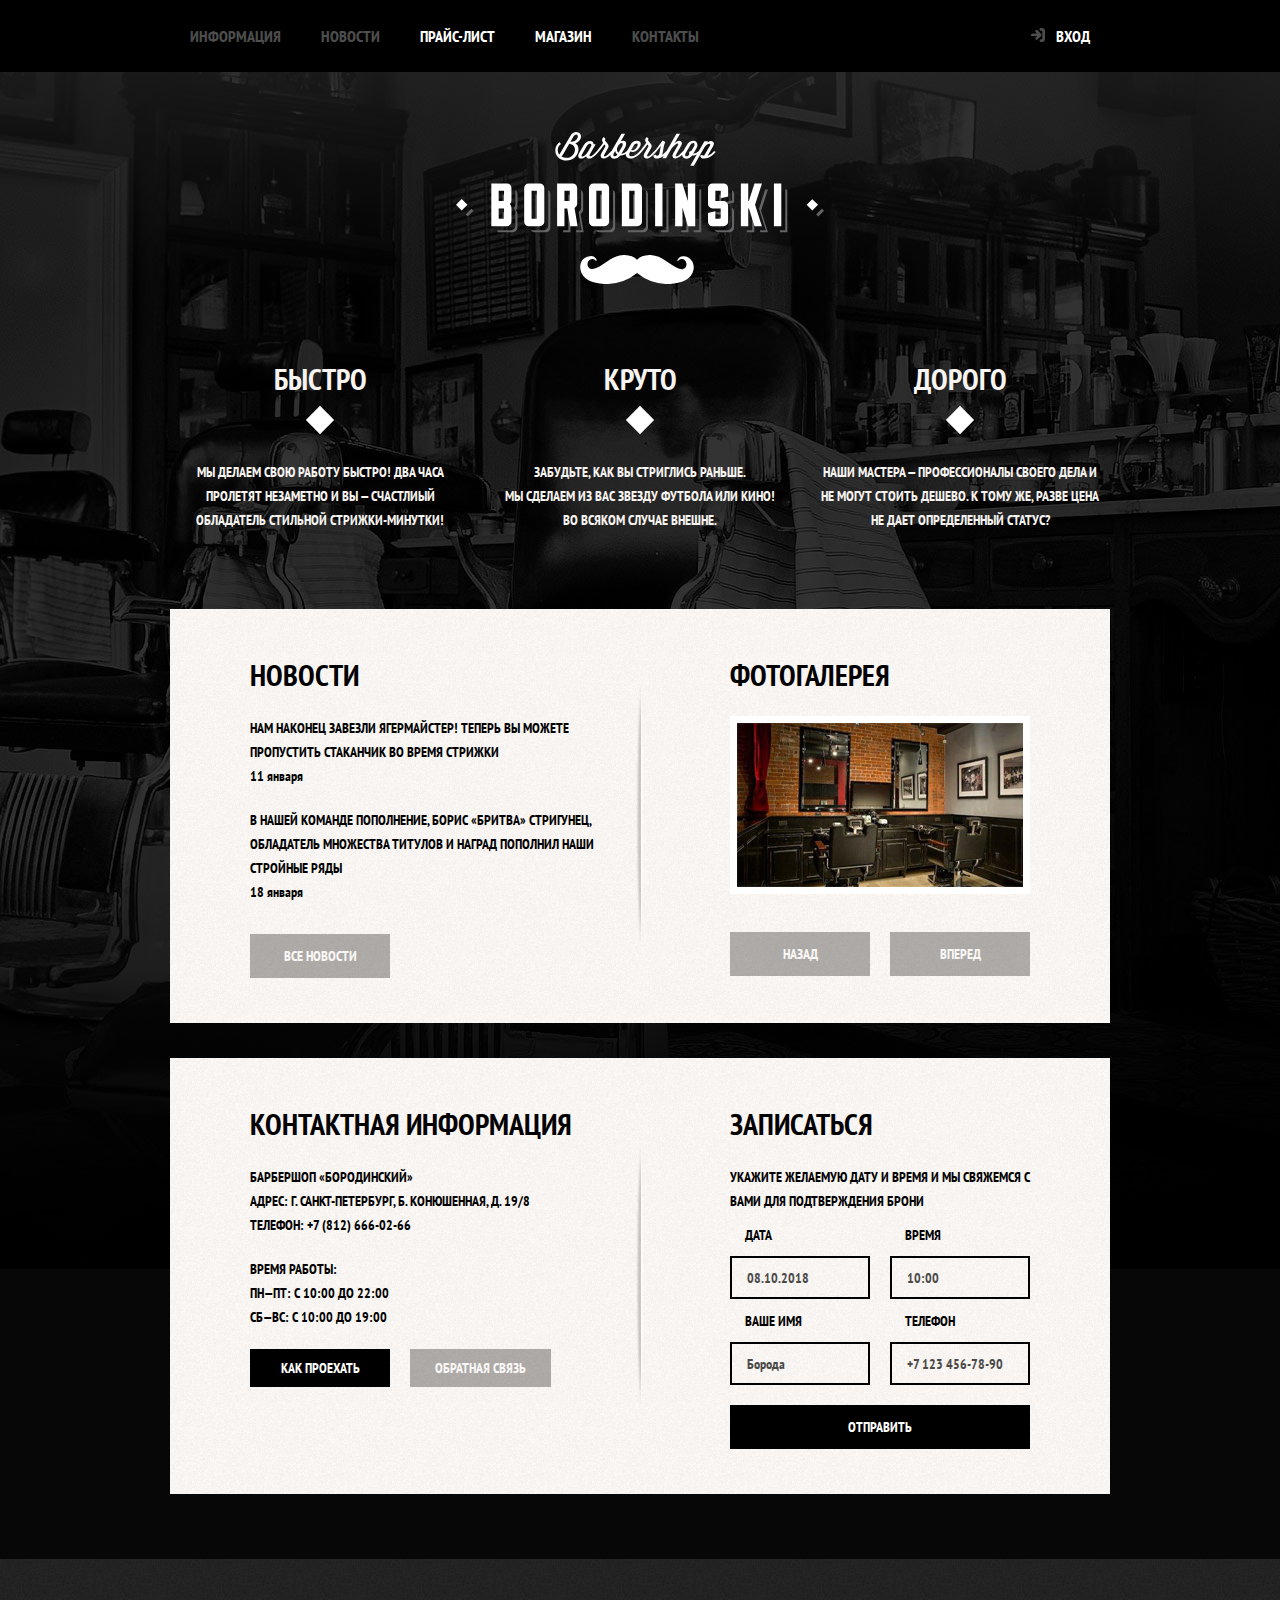
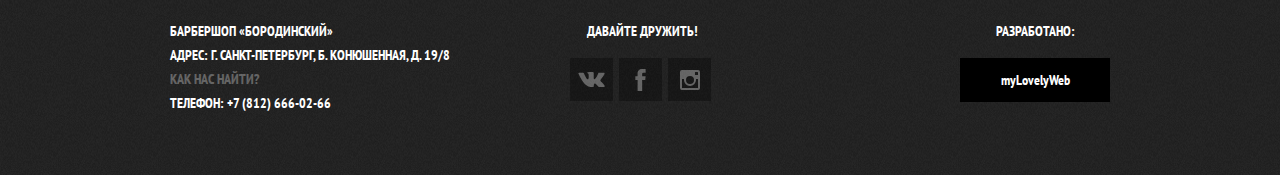
==== commit 31b39a36: "added disabled style for elements" ====
--- a/index.html
+++ b/index.html
@@ -1,194 +1,194 @@
-<!doctype html>
-<html lang="ru">
-<head>
-  <meta charset="utf-8">
-  <title>Барбершоп «Бородинский»</title>
-  <link href="https://fonts.googleapis.com/css?family=PT+Sans+Narrow:400,700&amp;subset=cyrillic" rel="stylesheet">
-  <link href="css/normalize.css" rel="stylesheet">
-  <link href="css/style.min.css" rel="stylesheet">
-</head>
-<body class="index-page">
-  <header class="header">
-    <nav class="nav header__nav">
-      <a class="nav__logo">
-        <img src="img/index-logo.svg" width="368" height="153" alt="Логотип барбершопа «Бородинский»">
-      </a>
-      <div class="nav__wrapper">
-        <div class="container nav__container">
-          <ul class="nav__site-nav">
-            <li>
-              <a class="nav__link" href="info.html">Информация</a>
-            </li>
-            <li>
-              <a class="nav__link" href="news.html">Новости</a>
-            </li>
-            <li>
-              <a class="nav__link" href="price.html">Прайс-лист</a>
-            </li>
-            <li>
-              <a class="nav__link" href="shop.html">Магазин</a>
-            </li>
-            <li>
-              <a class="nav__link" href="contacts.html">Контакты</a>
-            </li>
-          </ul>
-          <ul class="nav__user-nav">
-            <li>
-              <a class="nav__link login-link" href="login.html">Вход</a>
-            </li>
-          </ul>
-        </div>
-      </div>
-    </nav>
-  </header>
-  <main>
-    <div class="container">
-      <h1 class="visually-hidden">Барбершоп «Бородинский»</h1>
-      <section class="features">
-        <h2 class="visually-hidden">Преимущества</h2>
-        <ul class="features-list">
-          <li class="features-item">
-            <h3>Быстро</h3>
-            <p>Мы делаем свою работу быстро! Два часа пролетят незаметно и вы — счастлиый обладатель стильной стрижки-минутки!</p>
-          </li>
-          <li class="features-item">
-            <h3>Круто</h3>
-            <p>Забудьте, как вы стриглись раньше.<br> Мы сделаем из вас звезду футбола или кино!<br> Во всяком случае внешне.</p>
-          </li>
-          <li class="features-item">
-            <h3>Дорого</h3>
-            <p>Наши мастера — профессионалы своего дела и не могут стоить дешево. К тому же, разве цена не дает определенный статус?</p>
-          </li>
-        </ul>
-      </section>
-      <div class="index-columns">
-        <section class="news">
-          <h2>Новости</h2>
-          <ul class="news__list">
-            <li class="news-item news__item">
-              <p>Нам наконец завезли Ягермайстер! Теперь вы можете пропустить стаканчик во время стрижки</p>
-              <time datetime="2018-01-11">11 января</time>
-            </li>
-            <li class="news-item news__item">
-              <p>В нашей команде пополнение, Борис «Бритва» Стригунец, обладатель множества титулов и наград пополнил наши стройные ряды</p>
-              <time datetime="2018-01-18">18 января</time>
-            </li>
-          </ul>
-          <a class="btn news__btn" href="news.html">Все новости</a>
-        </section>
-        <section class="gallery">
-          <h2>Фотогалерея</h2>
-          <div class="gallery__container">
-            <figure class="gallery-content gallery__content">
-              <a href="#"><img src="img/studio.jpg" width="286" height="164" alt="Интерьер"></a>
-            </figure>
-            <button class="btn gallery-container__btn gallery-container__btn--back" type="button">Назад</button>
-            <button class="btn gallery-container__btn gallery-container__btn--next" type="button">Вперед</button>
-          </div>
-        </section>
-      </div><!-- index-columns -->
-      <div class="index-columns">
-        <section class="contacts">
-          <h2>Контактная информация</h2>
-          <p>
-            Барбершоп «Бородинский»<br>
-            Адрес: г. Санкт-Петербург, Б. Конюшенная, д. 19/8<br>
-            Телефон: +7 (812) 666-02-66
-          </p>
-          <p>
-            Время работы:<br>
-            пн—пт: с 10:00 до 22:00<br>
-            сб—вс: с 10:00 до 19:00
-          </p>
-          <a class="btn contacts-button-map contacts__btn" href="img/map.png">Как проехать</a>
-          <a class="btn contacts__btn" href="contacts.html">Обратная связь</a>
-        </section>
-        <section class="appointment">
-          <h2>Записаться</h2>
-          <p class="appointment-info">Укажите желаемую дату и время и мы свяжемся с вами для подтверждения брони</p>
-          <form class="appointment-form appointment__form" action="https://echo.htmlacademy.ru" method="post">
-            <p class="appointment-form__item">
-              <label for="appointment-date">Дата</label>
-              <input id="appointment-date" type="text" name="date" value="" placeholder="08.10.2018">
-            </p>
-            <p class="appointment-form__item">
-              <label for="appointment-time">Время</label>
-              <input id="appointment-time" type="text" name="time" value="" placeholder="10:00">
-            </p>
-            <p class="appointment-form__item">
-              <label for="appointment-name">Ваше имя</label>
-              <input id="appointment-name" type="text" name="name" value="" placeholder="Борода">
-            </p>
-            <p class="appointment-form__item">
-              <label for="appointment-phone">Телефон</label>
-              <input id="appointment-phone" type="tel" name="phone" value="" placeholder="+7 123 456-78-90">
-            </p>
-            <button class="btn appointment-form__btn" type="submit">Отправить</button>
-          </form>
-        </section>
-      </div><!-- index-columns -->
-    </div><!-- container -->
-  </main>
-  <footer class="footer">
-    <div class="container footer__container">
-      <p class="footer-contacts footer__contacts">
-        Барбершоп «Бородинский»<br>
-        Адрес: г. Санкт-Петербург, Б. Конюшенная, д. 19/8<br>
-        <a href="img/map.html">Как нас найти?</a><br>
-        Телефон: +7 (812) 666-02-66  
-      </p>
-      <div class="footer-social">
-        <b>Давайте дружить!</b>
-        <ul class="social-list footer-social__list">
-          <li>
-            <a class="social-btn" href="#">
-              <span class="visually-hidden">Вконтакте</span>
-              <svg xmlns="http://www.w3.org/2000/svg" viewBox="0 0 26.14 14.91" width="27" height="15"><path fill="#fff" d="M 26 13.47 l -0.09 -0.17 a 13.55 13.55 0 0 0 -2.6 -3 q -0.87 -0.83 -1.1 -1.12 A 1 1 0 0 1 22 8 a 10.27 10.27 0 0 1 1.22 -1.78 l 0.88 -1.16 q 2.35 -3.13 2 -4 L 26 0.94 a 0.8 0.8 0 0 0 -0.4 -0.22 a 2.14 2.14 0 0 0 -0.87 0 h -3.92 a 0.51 0.51 0 0 0 -0.27 0 h -0.3 a 0.6 0.6 0 0 0 -0.15 0.14 a 0.93 0.93 0 0 0 -0.14 0.24 a 22.22 22.22 0 0 1 -1.46 3.06 q -0.5 0.84 -0.93 1.46 a 7 7 0 0 1 -0.71 0.91 a 4.94 4.94 0 0 1 -0.52 0.47 q -0.23 0.18 -0.35 0.15 l -0.23 -0.05 a 0.9 0.9 0 0 1 -0.31 -0.33 a 1.49 1.49 0 0 1 -0.16 -0.53 V 1.6 a 3.14 3.14 0 0 0 0 -0.62 a 2.12 2.12 0 0 0 -0.14 -0.44 a 0.73 0.73 0 0 0 -0.28 -0.33 a 1.57 1.57 0 0 0 -0.46 -0.18 A 9 9 0 0 0 12.57 0 a 8.93 8.93 0 0 0 -3.25 0.33 a 1.83 1.83 0 0 0 -0.52 0.41 q -0.25 0.3 -0.07 0.33 a 1.67 1.67 0 0 1 1.16 0.59 l 0.08 0.16 a 2.6 2.6 0 0 1 0.19 0.63 a 6.32 6.32 0 0 1 0.12 1 a 10.59 10.59 0 0 1 0 1.7 q -0.07 0.71 -0.13 1.1 a 2.21 2.21 0 0 1 -0.18 0.64 a 2.69 2.69 0 0 1 -0.16 0.3 l -0.07 0.07 a 1 1 0 0 1 -0.37 0.07 a 0.86 0.86 0 0 1 -0.46 -0.19 a 3.27 3.27 0 0 1 -0.56 -0.52 a 7 7 0 0 1 -0.66 -0.93 q -0.37 -0.6 -0.76 -1.42 l -0.22 -0.39 q -0.2 -0.38 -0.56 -1.11 t -0.62 -1.43 A 0.9 0.9 0 0 0 5.2 0.9 h -0.07 a 0.93 0.93 0 0 0 -0.22 -0.16 A 1.44 1.44 0 0 0 4.6 0.65 L 0.87 0.68 A 1 1 0 0 0 0.1 0.94 L 0 1 a 0.44 0.44 0 0 0 0 0.22 a 1.08 1.08 0 0 0 0.08 0.37 Q 0.9 3.53 1.86 5.31 t 1.66 2.87 Q 4.23 9.27 5 10.24 t 1 1.24 l 0.37 0.41 l 0.34 0.33 a 8.06 8.06 0 0 0 1 0.78 a 16.34 16.34 0 0 0 1.4 0.9 a 7.6 7.6 0 0 0 1.79 0.72 a 6.19 6.19 0 0 0 2 0.22 h 1.57 a 1.08 1.08 0 0 0 0.72 -0.3 l 0.05 -0.07 a 0.9 0.9 0 0 0 0.1 -0.25 a 1.38 1.38 0 0 0 0 -0.37 a 4.48 4.48 0 0 1 0.09 -1.05 a 2.77 2.77 0 0 1 0.23 -0.71 a 1.74 1.74 0 0 1 0.29 -0.4 a 1.19 1.19 0 0 1 0.23 -0.2 h 0.11 a 0.86 0.86 0 0 1 0.77 0.21 a 4.52 4.52 0 0 1 0.83 0.79 q 0.39 0.47 0.93 1.05 a 6.41 6.41 0 0 0 1 0.87 l 0.27 0.16 a 3.31 3.31 0 0 0 0.71 0.3 a 1.53 1.53 0 0 0 0.76 0.07 l 3.48 -0.05 a 1.58 1.58 0 0 0 0.8 -0.17 a 0.68 0.68 0 0 0 0.34 -0.37 a 1.06 1.06 0 0 0 0 -0.46 a 1.71 1.71 0 0 0 -0.1 -0.36 Z" /></svg>
-            </a>
-          </li>
-          <li><a class="social-btn" href="#"><span class="visually-hidden">Фейсбук</span><svg xmlns="http://www.w3.org/2000/svg" viewBox="0 0 10.15 21.74" width="19" height="22"><path fill="#fff" d="M 3.34 1.12 A 4.77 4.77 0 0 1 6.53 0 h 3.61 v 3.81 H 7.81 a 1.07 1.07 0 0 0 -1.09 0.83 v 2.55 h 3.42 c -0.08 1.23 -0.24 2.45 -0.41 3.67 h -3 v 10.87 H 2.21 V 10.86 H 0 V 7.21 h 2.19 V 3.66 a 3.83 3.83 0 0 1 1.15 -2.54 Z" /></svg></a></li>
-          <li><a class="social-btn" href="#"><span class="visually-hidden">Инстаграм</span><svg xmlns="http://www.w3.org/2000/svg" viewBox="0 0 20 20" width="20" height="20"><path fill="#fff" d="M 18 0 H 2 a 2 2 0 0 0 -2 2 v 16 a 2 2 0 0 0 2 2 h 16 a 2 2 0 0 0 2 -2 V 2 a 2 2 0 0 0 -2 -2 Z m -8 6 a 4 4 0 1 1 -4 4 a 4 4 0 0 1 4 -4 Z M 2.5 18 a 0.47 0.47 0 0 1 -0.5 -0.5 V 9 h 2.1 a 3.4 3.4 0 0 0 -0.1 1 a 6 6 0 1 0 12 0 a 3.4 3.4 0 0 0 -0.1 -1 H 18 v 8.5 a 0.47 0.47 0 0 1 -0.5 0.5 Z M 18 4.5 a 0.47 0.47 0 0 1 -0.5 0.5 h -2 a 0.47 0.47 0 0 1 -0.5 -0.5 v -2 a 0.47 0.47 0 0 1 0.5 -0.5 h 2 a 0.47 0.47 0 0 1 0.5 0.5 Z" /></svg></a></li>
-        </ul>
-      </div><!-- footer-social -->
-      <p class="footer-copyright footer__copyright">
-        <b>Разработано:</b>
-        <a class="btn footer-copyright__btn" href="https://github.com/myLovelyWeb">myLovelyWeb</a>
-      </p>
-    </div><!-- container footer__container -->
-  </footer>
-  <section class="modal modal-login">
-    <h2>Личный кабинет</h2>
-    <p class="modal-login__description">Введите пожалуйста свой логин и пароль</p>
-    <form class="login-form" action="https://echo.htmlacademy.ru" method="post">
-      <p>
-        <label class="visually-hidden" for="user-login">Логин</label>
-        <input class="login-form__icon-user" id="user-login" type="text" name="login" placeholder="Логин">
-      </p>
-      <p>
-        <label class="visually-hidden" for="user-password">Пароль</label>
-        <input class="login-form__icon-password" id="user-password" type="password" name="password" placeholder="Пароль">
-      </p>
-      <p class="login-password-info login-form__login-password-info">
-        <label class="login-checkbox login-password-info__checkbox">
-          <input class="visually-hidden" type="checkbox" name="remember">
-          <span class="login-checkbox__indicator"></span>
-          Запомните меня
-        </label>
-        <a class="login-password-info__restore" href="#">Я забыл пароль!</a>
-      </p>
-      <button class="btn login-form__btn" type="submit">Войти</button>
-    </form>
-    <button class="modal-close" type="button"><span class="visually-hidden">Закрыть</span></button>
-  </section>
-  <section class="modal modal-map">
-    <h2 class="visually-hidden">Как до нас добраться</h2>
-    <iframe src="https://www.google.com/maps/embed?pb=!1m18!1m12!1m3!1d1998.5991043651586!2d30.320894616097!3d59.938794181876254!2m3!1f0!2f0!3f0!3m2!1i1024!2i768!4f13.1!3m3!1m2!1s0x4696310fca5ba729%3A0xea9c53d4493c879f!2z0JHQvtC70YzRiNCw0Y8g0JrQvtC90Y7RiNC10L3QvdCw0Y8g0YPQuy4sIDE5LCDQodCw0L3QutGCLdCf0LXRgtC10YDQsdGD0YDQsywgMTkxMTg2!5e0!3m2!1sru!2sru!4v1531088769494" width="766" height="560" allowfullscreen></iframe>
-    <p>
-      <img src="img/map.png" width="766" height="560" alt="Офис компании по адресу ул. Большая Конюшенная 19/8, Санкт-Петербург">
-    </p>
-    <button class="modal-close" type="button"><span class="visually-hidden">Закрыть</span></button>
-  </section>
-  <script src="js/login-popup.min.js"></script>
-  <script src="js/map-popup.min.js"></script>
-</body>
-</html>+<!doctype html>
+<html lang="ru">
+<head>
+  <meta charset="utf-8">
+  <title>Барбершоп «Бородинский»</title>
+  <link href="https://fonts.googleapis.com/css?family=PT+Sans+Narrow:400,700&amp;subset=cyrillic" rel="stylesheet">
+  <link href="css/normalize.css" rel="stylesheet">
+  <link href="css/style.min.css" rel="stylesheet">
+</head>
+<body class="index-page">
+  <header class="header">
+    <nav class="nav header__nav">
+      <a class="nav__logo">
+        <img src="img/index-logo.svg" width="368" height="153" alt="Логотип барбершопа «Бородинский»">
+      </a>
+      <div class="nav__wrapper">
+        <div class="container nav__container">
+          <ul class="nav__site-nav">
+            <li>
+              <a class="nav__link">Информация</a>
+            </li>
+            <li>
+              <a class="nav__link">Новости</a>
+            </li>
+            <li>
+              <a class="nav__link" href="price.html">Прайс-лист</a>
+            </li>
+            <li>
+              <a class="nav__link" href="shop.html">Магазин</a>
+            </li>
+            <li>
+              <a class="nav__link">Контакты</a>
+            </li>
+          </ul>
+          <ul class="nav__user-nav">
+            <li>
+              <a class="nav__link login-link" href="login.html">Вход</a>
+            </li>
+          </ul>
+        </div>
+      </div>
+    </nav>
+  </header>
+  <main>
+    <div class="container">
+      <h1 class="visually-hidden">Барбершоп «Бородинский»</h1>
+      <section class="features">
+        <h2 class="visually-hidden">Преимущества</h2>
+        <ul class="features-list">
+          <li class="features-item">
+            <h3>Быстро</h3>
+            <p>Мы делаем свою работу быстро! Два часа пролетят незаметно и вы — счастлиый обладатель стильной стрижки-минутки!</p>
+          </li>
+          <li class="features-item">
+            <h3>Круто</h3>
+            <p>Забудьте, как вы стриглись раньше.<br> Мы сделаем из вас звезду футбола или кино!<br> Во всяком случае внешне.</p>
+          </li>
+          <li class="features-item">
+            <h3>Дорого</h3>
+            <p>Наши мастера — профессионалы своего дела и не могут стоить дешево. К тому же, разве цена не дает определенный статус?</p>
+          </li>
+        </ul>
+      </section>
+      <div class="index-columns">
+        <section class="news">
+          <h2>Новости</h2>
+          <ul class="news__list">
+            <li class="news-item news__item">
+              <p>Нам наконец завезли Ягермайстер! Теперь вы можете пропустить стаканчик во время стрижки</p>
+              <time datetime="2018-01-11">11 января</time>
+            </li>
+            <li class="news-item news__item">
+              <p>В нашей команде пополнение, Борис «Бритва» Стригунец, обладатель множества титулов и наград пополнил наши стройные ряды</p>
+              <time datetime="2018-01-18">18 января</time>
+            </li>
+          </ul>
+          <a class="btn news__btn">Все новости</a>
+        </section>
+        <section class="gallery">
+          <h2>Фотогалерея</h2>
+          <div class="gallery__container">
+            <figure class="gallery-content gallery__content">
+              <a href="#"><img src="img/studio.jpg" width="286" height="164" alt="Интерьер"></a>
+            </figure>
+            <button class="btn gallery-container__btn gallery-container__btn--back" type="button">Назад</button>
+            <button class="btn gallery-container__btn gallery-container__btn--next" type="button">Вперед</button>
+          </div>
+        </section>
+      </div><!-- index-columns -->
+      <div class="index-columns">
+        <section class="contacts">
+          <h2>Контактная информация</h2>
+          <p>
+            Барбершоп «Бородинский»<br>
+            Адрес: г. Санкт-Петербург, Б. Конюшенная, д. 19/8<br>
+            Телефон: +7 (812) 666-02-66
+          </p>
+          <p>
+            Время работы:<br>
+            пн—пт: с 10:00 до 22:00<br>
+            сб—вс: с 10:00 до 19:00
+          </p>
+          <a class="btn contacts-button-map contacts__btn" href="img/map.png">Как проехать</a>
+          <a class="btn contacts__btn">Обратная связь</a>
+        </section>
+        <section class="appointment">
+          <h2>Записаться</h2>
+          <p class="appointment-info">Укажите желаемую дату и время и мы свяжемся с вами для подтверждения брони</p>
+          <form class="appointment-form appointment__form" action="https://echo.htmlacademy.ru" method="post">
+            <p class="appointment-form__item">
+              <label for="appointment-date">Дата</label>
+              <input id="appointment-date" type="text" name="date" value="" placeholder="08.10.2018">
+            </p>
+            <p class="appointment-form__item">
+              <label for="appointment-time">Время</label>
+              <input id="appointment-time" type="text" name="time" value="" placeholder="10:00">
+            </p>
+            <p class="appointment-form__item">
+              <label for="appointment-name">Ваше имя</label>
+              <input id="appointment-name" type="text" name="name" value="" placeholder="Борода">
+            </p>
+            <p class="appointment-form__item">
+              <label for="appointment-phone">Телефон</label>
+              <input id="appointment-phone" type="tel" name="phone" value="" placeholder="+7 123 456-78-90">
+            </p>
+            <button class="btn appointment-form__btn" type="submit">Отправить</button>
+          </form>
+        </section>
+      </div><!-- index-columns -->
+    </div><!-- container -->
+  </main>
+  <footer class="footer">
+    <div class="container footer__container">
+      <p class="footer-contacts footer__contacts">
+        Барбершоп «Бородинский»<br>
+        Адрес: г. Санкт-Петербург, Б. Конюшенная, д. 19/8<br>
+        <a>Как нас найти?</a><br>
+        Телефон: +7 (812) 666-02-66
+      </p>
+      <div class="footer-social">
+        <b>Давайте дружить!</b>
+        <ul class="social-list footer-social__list">
+          <li>
+            <a class="social-btn">
+              <span class="visually-hidden">Вконтакте</span>
+              <svg xmlns="http://www.w3.org/2000/svg" viewBox="0 0 26.14 14.91" width="27" height="15"><path fill="#fff" d="M 26 13.47 l -0.09 -0.17 a 13.55 13.55 0 0 0 -2.6 -3 q -0.87 -0.83 -1.1 -1.12 A 1 1 0 0 1 22 8 a 10.27 10.27 0 0 1 1.22 -1.78 l 0.88 -1.16 q 2.35 -3.13 2 -4 L 26 0.94 a 0.8 0.8 0 0 0 -0.4 -0.22 a 2.14 2.14 0 0 0 -0.87 0 h -3.92 a 0.51 0.51 0 0 0 -0.27 0 h -0.3 a 0.6 0.6 0 0 0 -0.15 0.14 a 0.93 0.93 0 0 0 -0.14 0.24 a 22.22 22.22 0 0 1 -1.46 3.06 q -0.5 0.84 -0.93 1.46 a 7 7 0 0 1 -0.71 0.91 a 4.94 4.94 0 0 1 -0.52 0.47 q -0.23 0.18 -0.35 0.15 l -0.23 -0.05 a 0.9 0.9 0 0 1 -0.31 -0.33 a 1.49 1.49 0 0 1 -0.16 -0.53 V 1.6 a 3.14 3.14 0 0 0 0 -0.62 a 2.12 2.12 0 0 0 -0.14 -0.44 a 0.73 0.73 0 0 0 -0.28 -0.33 a 1.57 1.57 0 0 0 -0.46 -0.18 A 9 9 0 0 0 12.57 0 a 8.93 8.93 0 0 0 -3.25 0.33 a 1.83 1.83 0 0 0 -0.52 0.41 q -0.25 0.3 -0.07 0.33 a 1.67 1.67 0 0 1 1.16 0.59 l 0.08 0.16 a 2.6 2.6 0 0 1 0.19 0.63 a 6.32 6.32 0 0 1 0.12 1 a 10.59 10.59 0 0 1 0 1.7 q -0.07 0.71 -0.13 1.1 a 2.21 2.21 0 0 1 -0.18 0.64 a 2.69 2.69 0 0 1 -0.16 0.3 l -0.07 0.07 a 1 1 0 0 1 -0.37 0.07 a 0.86 0.86 0 0 1 -0.46 -0.19 a 3.27 3.27 0 0 1 -0.56 -0.52 a 7 7 0 0 1 -0.66 -0.93 q -0.37 -0.6 -0.76 -1.42 l -0.22 -0.39 q -0.2 -0.38 -0.56 -1.11 t -0.62 -1.43 A 0.9 0.9 0 0 0 5.2 0.9 h -0.07 a 0.93 0.93 0 0 0 -0.22 -0.16 A 1.44 1.44 0 0 0 4.6 0.65 L 0.87 0.68 A 1 1 0 0 0 0.1 0.94 L 0 1 a 0.44 0.44 0 0 0 0 0.22 a 1.08 1.08 0 0 0 0.08 0.37 Q 0.9 3.53 1.86 5.31 t 1.66 2.87 Q 4.23 9.27 5 10.24 t 1 1.24 l 0.37 0.41 l 0.34 0.33 a 8.06 8.06 0 0 0 1 0.78 a 16.34 16.34 0 0 0 1.4 0.9 a 7.6 7.6 0 0 0 1.79 0.72 a 6.19 6.19 0 0 0 2 0.22 h 1.57 a 1.08 1.08 0 0 0 0.72 -0.3 l 0.05 -0.07 a 0.9 0.9 0 0 0 0.1 -0.25 a 1.38 1.38 0 0 0 0 -0.37 a 4.48 4.48 0 0 1 0.09 -1.05 a 2.77 2.77 0 0 1 0.23 -0.71 a 1.74 1.74 0 0 1 0.29 -0.4 a 1.19 1.19 0 0 1 0.23 -0.2 h 0.11 a 0.86 0.86 0 0 1 0.77 0.21 a 4.52 4.52 0 0 1 0.83 0.79 q 0.39 0.47 0.93 1.05 a 6.41 6.41 0 0 0 1 0.87 l 0.27 0.16 a 3.31 3.31 0 0 0 0.71 0.3 a 1.53 1.53 0 0 0 0.76 0.07 l 3.48 -0.05 a 1.58 1.58 0 0 0 0.8 -0.17 a 0.68 0.68 0 0 0 0.34 -0.37 a 1.06 1.06 0 0 0 0 -0.46 a 1.71 1.71 0 0 0 -0.1 -0.36 Z" /></svg>
+            </a>
+          </li>
+          <li><a class="social-btn"><span class="visually-hidden">Фейсбук</span><svg xmlns="http://www.w3.org/2000/svg" viewBox="0 0 10.15 21.74" width="19" height="22"><path fill="#fff" d="M 3.34 1.12 A 4.77 4.77 0 0 1 6.53 0 h 3.61 v 3.81 H 7.81 a 1.07 1.07 0 0 0 -1.09 0.83 v 2.55 h 3.42 c -0.08 1.23 -0.24 2.45 -0.41 3.67 h -3 v 10.87 H 2.21 V 10.86 H 0 V 7.21 h 2.19 V 3.66 a 3.83 3.83 0 0 1 1.15 -2.54 Z" /></svg></a></li>
+          <li><a class="social-btn"><span class="visually-hidden">Инстаграм</span><svg xmlns="http://www.w3.org/2000/svg" viewBox="0 0 20 20" width="20" height="20"><path fill="#fff" d="M 18 0 H 2 a 2 2 0 0 0 -2 2 v 16 a 2 2 0 0 0 2 2 h 16 a 2 2 0 0 0 2 -2 V 2 a 2 2 0 0 0 -2 -2 Z m -8 6 a 4 4 0 1 1 -4 4 a 4 4 0 0 1 4 -4 Z M 2.5 18 a 0.47 0.47 0 0 1 -0.5 -0.5 V 9 h 2.1 a 3.4 3.4 0 0 0 -0.1 1 a 6 6 0 1 0 12 0 a 3.4 3.4 0 0 0 -0.1 -1 H 18 v 8.5 a 0.47 0.47 0 0 1 -0.5 0.5 Z M 18 4.5 a 0.47 0.47 0 0 1 -0.5 0.5 h -2 a 0.47 0.47 0 0 1 -0.5 -0.5 v -2 a 0.47 0.47 0 0 1 0.5 -0.5 h 2 a 0.47 0.47 0 0 1 0.5 0.5 Z" /></svg></a></li>
+        </ul>
+      </div><!-- footer-social -->
+      <p class="footer-copyright footer__copyright">
+        <b>Разработано:</b>
+        <a class="btn footer-copyright__btn" href="https://github.com/myLovelyWeb">myLovelyWeb</a>
+      </p>
+    </div><!-- container footer__container -->
+  </footer>
+  <section class="modal modal-login">
+    <h2>Личный кабинет</h2>
+    <p class="modal-login__description">Введите пожалуйста свой логин и пароль</p>
+    <form class="login-form" action="https://echo.htmlacademy.ru" method="post">
+      <p>
+        <label class="visually-hidden" for="user-login">Логин</label>
+        <input class="login-form__icon-user" id="user-login" type="text" name="login" placeholder="Логин">
+      </p>
+      <p>
+        <label class="visually-hidden" for="user-password">Пароль</label>
+        <input class="login-form__icon-password" id="user-password" type="password" name="password" placeholder="Пароль">
+      </p>
+      <p class="login-password-info login-form__login-password-info">
+        <label class="login-checkbox login-password-info__checkbox">
+          <input class="visually-hidden" type="checkbox" name="remember">
+          <span class="login-checkbox__indicator"></span>
+          Запомните меня
+        </label>
+        <a class="login-password-info__restore">Я забыл пароль!</a>
+      </p>
+      <button class="btn login-form__btn" type="submit">Войти</button>
+    </form>
+    <button class="modal-close" type="button"><span class="visually-hidden">Закрыть</span></button>
+  </section>
+  <section class="modal modal-map">
+    <h2 class="visually-hidden">Как до нас добраться</h2>
+    <iframe src="https://www.google.com/maps/embed?pb=!1m18!1m12!1m3!1d1998.5991043651586!2d30.320894616097!3d59.938794181876254!2m3!1f0!2f0!3f0!3m2!1i1024!2i768!4f13.1!3m3!1m2!1s0x4696310fca5ba729%3A0xea9c53d4493c879f!2z0JHQvtC70YzRiNCw0Y8g0JrQvtC90Y7RiNC10L3QvdCw0Y8g0YPQuy4sIDE5LCDQodCw0L3QutGCLdCf0LXRgtC10YDQsdGD0YDQsywgMTkxMTg2!5e0!3m2!1sru!2sru!4v1531088769494" width="766" height="560" allowfullscreen></iframe>
+    <p>
+      <img src="img/map.png" width="766" height="560" alt="Офис компании по адресу ул. Большая Конюшенная 19/8, Санкт-Петербург">
+    </p>
+    <button class="modal-close" type="button"><span class="visually-hidden">Закрыть</span></button>
+  </section>
+  <script src="js/login-popup.min.js"></script>
+  <script src="js/map-popup.min.js"></script>
+</body>
+</html>
--- a/css/style.min.css
+++ b/css/style.min.css
@@ -1 +1 @@
-@-webkit-keyframes bounce{0%{-webkit-transform:translateY(-2000px);transform:translateY(-2000px)}70%{-webkit-transform:translateY(30px);transform:translateY(30px)}90%{-webkit-transform:translateY(-10px);transform:translateY(-10px)}to{-webkit-transform:translateY(0);transform:translateY(0)}}@keyframes bounce{0%{-webkit-transform:translateY(-2000px);transform:translateY(-2000px)}70%{-webkit-transform:translateY(30px);transform:translateY(30px)}90%{-webkit-transform:translateY(-10px);transform:translateY(-10px)}to{-webkit-transform:translateY(0);transform:translateY(0)}}@-webkit-keyframes shake{0%,to{-webkit-transform:translateX(0);transform:translateX(0)}10%,30%,50%,70%,90%{-webkit-transform:translateX(-10px);transform:translateX(-10px)}20%,40%,60%,80%{-webkit-transform:translateX(10px);transform:translateX(10px)}}@keyframes shake{0%,to{-webkit-transform:translateX(0);transform:translateX(0)}10%,30%,50%,70%,90%{-webkit-transform:translateX(-10px);transform:translateX(-10px)}20%,40%,60%,80%{-webkit-transform:translateX(10px);transform:translateX(10px)}}.index-page,.inner-page{min-width:960px;background-color:#000;background-image:url(../img/bg.jpg);background-position:top center;background-repeat:no-repeat}.inner-page{background-color:#f9f6f3;background-image:url(../img/pattern-light.jpg);background-position:0 0;background-repeat:repeat}.container{width:940px;margin:0 auto;padding:0 10px}.nav__container{display:-webkit-box;display:-ms-flexbox;display:flex;-webkit-box-pack:justify;-ms-flex-pack:justify;justify-content:space-between}.visually-hidden:not(:focus):not(:active),input[type=checkbox].visually-hidden,input[type=radio].visually-hidden{position:absolute;width:1px;height:1px;margin:-1px;padding:0;border:0;white-space:nowrap;-webkit-clip-path:inset(100%);clip-path:inset(100%);clip:rect(0 0 0 0);overflow:hidden}img{max-width:100%;height:auto}.btn{display:inline-block;min-width:140px;padding:10px 25px;border:0;-webkit-box-sizing:border-box;box-sizing:border-box;font-size:14px;line-height:18px;font-family:"PT Sans Narrow",sans-serif;font-weight:700;text-align:center;text-decoration:none;text-transform:uppercase;color:#fff;vertical-align:middle;background-color:#000;cursor:pointer}.btn:active,.btn:focus,.btn:hover,.pagination-item a:active,.pagination-item a:focus,.pagination-item a:hover{background-color:#663d15}.btn--disabled,.btn:disabled{cursor:default;opacity:.5;background-color:#000}.header__nav{display:-webkit-box;display:-ms-flexbox;display:flex;-webkit-box-orient:vertical;-webkit-box-direction:normal;-ms-flex-direction:column;flex-direction:column;-webkit-box-align:center;-ms-flex-align:center;align-items:center;margin-bottom:73px}.inner-page .header__nav{-webkit-box-orient:horizontal;-webkit-box-direction:normal;-ms-flex-direction:row;flex-direction:row;-webkit-box-align:start;-ms-flex-align:start;align-items:flex-start;margin-bottom:50px}.inner-page .header{background-color:#000}.nav__logo{-webkit-box-ordinal-group:3;-ms-flex-order:2;order:2;width:368px;height:153px}.inner-page .nav__logo{-webkit-box-ordinal-group:1;-ms-flex-order:0;order:0;width:111px;height:24px;padding:23px 20px}.nav__wrapper{width:100%;margin-bottom:60px;background-color:#000}.nav__site-nav{display:-webkit-box;display:-ms-flexbox;display:flex;-ms-flex-wrap:wrap;flex-wrap:wrap;width:620px;margin:0;padding:0;list-style:none}.site-nav__item--current{position:relative}.site-nav__item--current::after{content:"";position:absolute;right:20px;bottom:0;left:20px;height:5px;background-color:#fff}.nav__link{display:block;padding:26px 20px;font-size:16px;line-height:20px;font-family:"PT Sans Narrow",sans-serif;font-weight:700;text-decoration:none;text-transform:uppercase;color:#fff}.site-nav__item--current .nav__link{pointer-events:none}.nav__link:focus,.nav__link:hover{background-color:#242424}.nav__item--current::after{position:absolute;content:"";right:20px;bottom:0;left:20px;height:5px;background-color:#fff}.nav__user-nav{display:-webkit-box;display:-ms-flexbox;display:flex;max-width:140px;margin:0 0 0 auto;padding:0;list-style:none}.inner-page .user-nav{margin-left:auto}.login-link{position:relative;padding-left:50px}.login-link::before{position:absolute;content:"";top:27px;left:24px;width:16px;height:16px;background-image:url(../img/login.svg);background-repeat:no-repeat;background-position:0 0;opacity:.3}.login-link:active::before,.login-link:focus::before,.login-link:hover::before{opacity:1}.features{margin-bottom:77px}.features-list{display:-webkit-box;display:-ms-flexbox;display:flex;-webkit-box-pack:justify;-ms-flex-pack:justify;justify-content:space-between;margin:0;padding:0;list-style:none}.features-item{width:300px}.appointment h2,.contacts h2,.features-item h3,.features-item p,.gallery h2,.modal-login h2,.news h2{font-size:30px;line-height:42px;font-family:"PT Sans Narrow",sans-serif;font-weight:700;text-transform:uppercase}.features-item p{margin:0 10px;font-size:14px;line-height:24px;text-align:center;color:#f7f4f1}.features-item h3{position:relative;text-align:center;margin:0 0 60px;color:#f7f4f1}.features-item h3::after{position:absolute;content:"";bottom:-30px;left:50%;width:20px;height:20px;margin-left:-10px;background-color:#fff;-webkit-transform:rotate(45deg);-ms-transform:rotate(45deg);transform:rotate(45deg)}.index-columns{display:-webkit-box;display:-ms-flexbox;display:flex;-webkit-box-pack:justify;-ms-flex-pack:justify;justify-content:space-between;margin-bottom:35px;padding:45px 80px;background-color:#f8f5f2;background-image:url(../img/line.png),url(../img/pattern-light.jpg);background-position:center,0 0;background-repeat:no-repeat,repeat}.news{width:380px}.appointment h2,.contacts h2,.gallery h2,.modal-login h2,.news h2{margin:0 0 20px;color:#000}.news__list{margin:0 0 25px;padding:0;list-style:none}.news__item{margin-bottom:20px}.contacts p,.news-item p{text-transform:uppercase;color:#000}.news-item p,.news-item time{font-size:14px;line-height:24px;font-family:"PT Sans Narrow",sans-serif;font-weight:700}.news-item p{margin:0}.news-item time{text-transform:none;color:#000}.news__btn{margin-top:5px;line-height:24px}.gallery{width:300px}.gallery__container{position:relative;height:260px}.gallery-container__btn{position:absolute;bottom:0;width:140px;margin:0;line-height:24px;-webkit-box-sizing:border-box;box-sizing:border-box}.gallery-container__btn--back{left:0}.gallery-container__btn--next{right:0}.gallery__content{height:164px;margin:0;background-color:#ccc;border:7px solid #fff}.gallery-content img{width:286px;height:164px}.contacts{width:380px}.contacts p{margin:0 0 20px}.contacts__btn{margin-right:16px}.appointment{width:300px}.appointment-info{margin:0 0 10px;font-size:14px;line-height:24px;font-family:"PT Sans Narrow",sans-serif;font-weight:700;text-transform:uppercase;color:#000}.appointment__form{display:-webkit-box;display:-ms-flexbox;display:flex;-ms-flex-wrap:wrap;flex-wrap:wrap;-webkit-box-pack:justify;-ms-flex-pack:justify;justify-content:space-between}.appointment-form__item{width:140px;margin:0 0 10px}.appointment-form input,.appointment-form label,.contacts p{font-size:14px;line-height:24px;font-family:"PT Sans Narrow",sans-serif;font-weight:700}.appointment-form label{display:block;margin-bottom:9px;margin-left:15px;text-transform:uppercase;color:#000}.appointment-form input{width:140px;padding:8px 15px 7px;border:2px solid #000;-webkit-box-sizing:border-box;box-sizing:border-box;background-color:transparent}.appointment-form input::-webkit-input-placeholder{color:#000;opacity:.7}.appointment-form input:-ms-input-placeholder,.appointment-form input::-ms-input-placeholder{color:#000;opacity:.7}.appointment-form input::placeholder{color:#000;opacity:.7}.appointment-form input:focus{border-color:#663d15}.appointment-form__btn{width:100%;margin-top:10px;margin-right:0;line-height:24px}.footer{margin-top:65px;padding:60px 0;background-color:#212121;background-image:url(../img/pattern-dark.jpg);background-position:0 0;background-repeat:repeat}.inner-page .footer{margin-top:45px}.footer__container{display:-webkit-box;display:-ms-flexbox;display:flex}.footer-contacts a,.footer-copyright b,.footer-social b,.footer__contacts{font-size:14px;line-height:24px;font-family:"PT Sans Narrow",sans-serif;font-weight:700;text-transform:uppercase;color:#fff}.footer__contacts{width:320px;margin:0 80px 0 0}.footer-social{width:145px;text-align:center}.footer-copyright b,.footer-social b{display:block;margin-bottom:15px}.footer-social__list,.social-btn{display:-webkit-box;display:-ms-flexbox;display:flex}.social-list li{margin-bottom:10px}.footer-social__list{-ms-flex-wrap:wrap;flex-wrap:wrap;margin:0;padding:0;list-style:none;-webkit-box-pack:justify;-ms-flex-pack:justify;justify-content:space-between;width:141px}.social-btn{-webkit-box-align:center;-ms-flex-align:center;align-items:center;-webkit-box-pack:center;-ms-flex-pack:center;justify-content:center;width:43px;height:43px;background-color:#000}.social-btn:focus,.social-btn:hover{background-color:#fff}.social-btn:focus path,.social-btn:hover path{fill:#000}.footer__copyright{width:150px;margin:0 0 0 auto;text-align:center}.footer-copyright__btn{display:block;margin-right:0;line-height:24px;text-transform:none}.footer-copyright__btn:hover{color:#000;background-color:#fff}.modal{display:none;position:fixed;background-color:#f8f3f0;background-image:url(../img/pattern-light.jpg);background-position:0 0;background-repeat:repeat;-webkit-box-shadow:0 30px 50px rgba(0,0,0,.7);box-shadow:0 30px 50px rgba(0,0,0,.7)}.modal-error,.modal-show{-webkit-animation-duration:.6s;animation-duration:.6s}.modal-show{display:block;-webkit-animation-name:bounce;animation-name:bounce}.modal-error{-webkit-animation-name:shake;animation-name:shake}.modal-login{top:120px;left:50%;width:300px;margin-left:-230px;padding:50px 80px}.modal-close{position:absolute;top:8px;right:-32px;width:22px;height:22px;border:0;background-color:transparent;cursor:pointer}.modal-close::after,.modal-close::before{position:absolute;content:"";top:10px;left:2px;width:20px;height:3px;background-color:#d0d0d0}.modal-close::before{-webkit-transform:rotate(45deg);-ms-transform:rotate(45deg);transform:rotate(45deg)}.modal-close::after{-webkit-transform:rotate(-45deg);-ms-transform:rotate(-45deg);transform:rotate(-45deg)}.login-form input[type=password],.login-form input[type=text],.modal-login__description{font-size:14px;font-family:"PT Sans Narrow",sans-serif;font-weight:700;color:#000;text-transform:uppercase}.login-form p,.modal-login__description{margin:0 0 10px}.login-form p{font-size:14px}.login-form input[type=password],.login-form input[type=text]{width:300px;padding:10px 40px 10px 15px;border:2px solid #000;-webkit-box-sizing:border-box;box-sizing:border-box;background-color:#f9f6f3}.login-form input::-webkit-input-placeholder{color:#000}.login-form input:-ms-input-placeholder,.login-form input::-ms-input-placeholder{color:#000}.login-form input::placeholder{color:#000}.login-form input:focus{border-color:#663d15}.login-form__icon-password,.login-form__icon-user{background-position:270px center;background-repeat:no-repeat}.login-form__icon-user{background-image:url(../img/user.svg)}.login-form__icon-password{background-image:url(../img/lock.svg)}.login-password-info{display:-webkit-box;display:-ms-flexbox;display:flex;-ms-flex-wrap:wrap;flex-wrap:wrap;-webkit-box-pack:justify;-ms-flex-pack:justify;justify-content:space-between;margin:15px 0}.login-password-info__checkbox{position:relative;padding-left:30px;font-size:14px;line-height:20px;font-family:"PT Sans Narrow",sans-serif;font-weight:700;text-transform:uppercase;color:#000}.filter-input:focus+label,.filter-input:hover+label,.login-password-info__checkbox:focus,.login-password-info__checkbox:hover{color:#663d15}.login-checkbox input[type=checkbox]+.login-checkbox__indicator{position:absolute;top:0;left:0;width:17px;height:17px;border:2px solid #000}.login-checkbox input[type=checkbox]:focus+.login-checkbox__indicator{border-color:#663d15;outline:thin dotted;outline:5px auto -webkit-focus-ring-color}.login-checkbox input[type=checkbox]:checked+.login-checkbox__indicator::after,.login-checkbox input[type=checkbox]:checked+.login-checkbox__indicator::before{position:absolute;content:"";top:8px;left:1px;width:15px;height:2px;background-color:#000}.login-checkbox input[type=checkbox]:checked+.login-checkbox__indicator::before{-webkit-transform:rotate(45deg);-ms-transform:rotate(45deg);transform:rotate(45deg)}.login-checkbox input[type=checkbox]:checked+.login-checkbox__indicator::after{-webkit-transform:rotate(-45deg);-ms-transform:rotate(-45deg);transform:rotate(-45deg)}.login-password-info__restore{font-size:14px;line-height:20px;font-family:"PT Sans Narrow",sans-serif;font-weight:700;text-transform:uppercase;color:#000;text-decoration:underline}.login-password-info__restore:focus,.login-password-info__restore:hover{text-decoration:none;color:#663d15}.login-form__btn{width:100%;margin-top:15px;margin-right:0}.modal-map{top:50%;left:50%;width:780px;height:574px;margin-top:-287px;margin-left:-390px;border:7px solid #fff;-webkit-box-sizing:border-box;box-sizing:border-box}.modal-map iframe,.modal-map p{position:absolute;z-index:2}.modal-map p{margin:0;z-index:1}.breadcrumbs{display:-webkit-box;display:-ms-flexbox;display:flex;-webkit-box-pack:start;-ms-flex-pack:start;justify-content:flex-start;-ms-flex-wrap:wrap;flex-wrap:wrap;padding:0;margin:0 0 50px;list-style:none}.breadcrumbs li{position:relative;margin-right:42px}.breadcrumbs li::after{position:absolute;content:"";top:7px;right:-25px;width:8px;height:8px;background-color:#000;-webkit-transform:rotate(45deg);-ms-transform:rotate(45deg);transform:rotate(45deg)}.breadcrumbs li:last-child{margin-right:0;font-size:14px;line-height:24px;font-family:"PT Sans Narrow",sans-serif;font-weight:700;text-transform:uppercase;color:#aba9a7}.breadcrumbs li:last-child::after{display:none}.breadcrumbs a,.inner-content h1,.inner-content h2,.page-title{font-family:"PT Sans Narrow",sans-serif;font-weight:700;text-transform:uppercase}.breadcrumbs a{text-decoration:none}.inner-content{margin-bottom:75px}.inner-content h1,.inner-content h2,.page-title{color:#000}.inner-content h1,.page-title{margin:0 0 15px;padding:0;font-size:30px;line-height:42px}.inner-content h2,.inner-content h3{margin-top:60px;margin-bottom:30px;font-size:24px;line-height:30px}.inner-content h3{font-size:20px;line-height:24px}.inner-content h2+h3{margin-top:30px}.breadcrumbs a,.inner-content p,.inner-content td{color:#000;font-size:14px;line-height:24px}.inner-content p{margin:14px 0}.inner-content table{border-collapse:collapse}.inner-content .big-heading,.inner-content p,.inner-content td{font-family:"PT Sans Narrow",sans-serif;font-weight:700;text-transform:uppercase}.inner-content td{padding:8px 15px;border:2px solid #000}.inner-columns,.inner-content .big-heading{display:-webkit-box;display:-ms-flexbox;display:flex}.inner-content .big-heading{-webkit-box-align:center;-ms-flex-align:center;align-items:center;margin-top:50px;margin-bottom:65px;font-size:48px;line-height:48px;text-align:center}.inner-content .big-heading::after,.inner-content .big-heading::before{content:"";-webkit-box-flex:1;-ms-flex-positive:1;flex-grow:1;-ms-flex-negative:0;flex-shrink:0;width:50px;height:2px;background:#000}.inner-content .big-heading::before{margin-right:25px}.inner-content .big-heading::after{margin-left:25px}.inner-columns{-webkit-box-pack:justify;-ms-flex-pack:justify;justify-content:space-between;-ms-flex-wrap:wrap;flex-wrap:wrap;margin:50px 0}.inner-columns>h2:first-child{width:100%;margin-top:0}.inner-column-left,.inner-column-right{width:460px}.inner-column-left :first-child,.inner-column-right :first-child{margin-top:0}.inner-column-left :last-child,.inner-column-right :last-child{margin-bottom:0}.custom-list-1{margin:14px 0;padding:0;list-style:none}.custom-list-1 li{position:relative;margin-bottom:15px;padding-left:20px;font-size:14px;line-height:24px;font-family:"PT Sans Narrow",sans-serif;font-weight:700;text-transform:uppercase;color:#000}.custom-list-1 li::before{position:absolute;content:"";top:8px;left:0;width:8px;height:8px;background-color:#000;-webkit-transform:rotate(45deg);-ms-transform:rotate(45deg);transform:rotate(45deg)}.custom-table-1{width:100%}.custom-table-1 td{width:50%}.custom-table-1 td:last-child{text-align:center}.short-text{padding-right:80px}.catalog-columns{display:-webkit-box;display:-ms-flexbox;display:flex;-webkit-box-pack:justify;-ms-flex-pack:justify;justify-content:space-between}.filters{width:180px}.filter__fieldset{padding:0;margin:0 0 30px;border:0}.filter__fieldset:first-child{margin-bottom:35px}.filter__legend{margin-bottom:26px;font-size:24px;line-height:30px;font-family:"PT Sans Narrow",sans-serif;font-weight:700;text-transform:uppercase;color:#000}.filter ul,.product-info ul{margin:0;padding:0;list-style:none}.filter__option{margin-bottom:19px;padding-left:45px}.filter__option label{position:relative;display:block;font-size:14px;line-height:18px;font-family:"PT Sans Narrow",sans-serif;font-weight:700;text-transform:uppercase;cursor:pointer;-webkit-user-select:none;-moz-user-select:none;-ms-user-select:none;user-select:none}.filter-input-checkbox+label::before{position:absolute;content:"";top:0;left:-42px;width:16px;height:16px;border:2px solid #000}.filter-input-checkbox:checked+label::after{position:absolute;content:"";top:4px;left:-38px;width:12px;height:12px;background-image:url(../img/cross.svg);background-repeat:no-repeat;background-position:0 0}.filter-input-radio+label::before{position:absolute;content:"";top:-1px;left:-42px;width:16px;height:16px;border:2px solid #000;border-radius:50%}.filter-input-radio:checked+label::after{position:absolute;content:"";top:5px;left:-36px;width:8px;height:8px;background-color:#000;border-radius:50%}.filter-input:disabled+label{color:#000;opacity:.5}.filter__btn{min-width:112px;padding:12px 25px}.catalog{width:700px}.catalog__list{display:-webkit-box;display:-ms-flexbox;display:flex;-ms-flex-wrap:wrap;flex-wrap:wrap;-webkit-box-pack:justify;-ms-flex-pack:justify;justify-content:flex-start;margin:0 0 25px;padding:0;list-style:none}.catalog__item{width:220px;margin-right:20px;margin-bottom:20px;background-color:#fff;-webkit-box-shadow:0 0 10px rgba(0,0,0,.1);box-shadow:0 0 10px rgba(0,0,0,.1)}.catalog__item:hover{-webkit-box-shadow:0 0 10px rgba(0,0,0,.2);box-shadow:0 0 10px rgba(0,0,0,.2)}.catalog__item:nth-child(3n),.product-photos-preview li:nth-child(3n){margin-right:0}.catalog__link{display:-webkit-box;display:-ms-flexbox;display:flex;-webkit-box-orient:vertical;-webkit-box-direction:normal;-ms-flex-direction:column;flex-direction:column;text-decoration:none;color:#000}.catalog-link h3{-webkit-box-ordinal-group:2;-ms-flex-order:1;order:1;margin:17px 15px 12px 16px;font-size:14px;line-height:18px}.catalog-link__category,.catalog-link__title{display:block;font-size:14px;line-height:18px;font-family:"PT Sans Narrow",sans-serif;font-weight:700;text-decoration:none;text-transform:none}.catalog-link__title{text-transform:uppercase}.catalog-link__image{width:220px;height:165px;margin:0}.catalog__price,.pagination-list{display:-webkit-box;display:-ms-flexbox;display:flex;margin:0 15px 15px}.pagination-list{-ms-flex-wrap:wrap;flex-wrap:wrap;margin:0;padding:0;list-style:none}.catalog-price b,.catalog__price a{-webkit-box-sizing:border-box;box-sizing:border-box;line-height:20px}.catalog-price b{font-size:14px;font-family:"PT Sans Narrow",sans-serif;font-weight:700;text-align:center;background-color:#e5e5e5;min-width:112px;padding:13px 25px 11px;color:#000}.catalog__price a{min-width:80px;margin-right:0;padding:13px 18px 11px;color:#fff}.paginatiom-item--current,.pagination-item--current a:hover{background-color:#fff}.pagination-list__item{margin-right:5px}.pagination-list__item:last-child{margin-right:0}.pagination-item a{display:block;padding:10px 19px;line-height:18px;color:#fff;background-color:#000;text-decoration:none}.pagination-item a,.pagination-item--current a,.product-info-price b{font-size:14px;font-family:"PT Sans Narrow",sans-serif;font-weight:700}.pagination-item--current a{display:block;text-decoration:none;color:#000;padding:10px 19px;line-height:18px;background-color:#fff}.product-photos{width:460px}.product-photos__full{width:460px;height:498px;margin:0 0 20px;-webkit-box-shadow:0 0 10px 2px rgba(0,0,0,.1);box-shadow:0 0 10px 2px rgba(0,0,0,.1)}.product-photos__preview{display:-webkit-box;display:-ms-flexbox;display:flex;-webkit-box-pack:justify;-ms-flex-pack:justify;justify-content:space-between;margin:0;padding:0;list-style:none}.product-photos-preview li{width:140px;height:149px;margin-right:20px;-webkit-box-shadow:0 0 10px 2px rgba(0,0,0,.1);box-shadow:0 0 10px 2px rgba(0,0,0,.1)}.product-info{width:390px;padding-top:23px}.product-info__description{display:-webkit-box;display:-ms-flexbox;display:flex;-webkit-box-pack:justify;-ms-flex-pack:justify;justify-content:space-between;padding-right:10px;margin-bottom:29px}.product-info__availability{margin:0;width:200px}.product-article,.product-info__availability,.product-info__text{font-size:14px;line-height:24px;font-family:"PT Sans Narrow",sans-serif;font-weight:700;text-transform:uppercase;color:#000}.product-article{text-align:right;margin:0}.product-info__text{margin:0 0 35px}.product-info__price{display:-webkit-box;display:-ms-flexbox;display:flex;margin-bottom:63px}.product-info-price b{min-width:112px;padding:13px 36px 11px;line-height:24px;text-align:center;background-color:#e5e5e5;-webkit-box-sizing:border-box;box-sizing:border-box}.product-info-price__btn{padding:13px 17px 11px;min-width:78px;line-height:24px}.product-info h3,.product-info li{font-family:"PT Sans Narrow",sans-serif;font-weight:700;text-transform:uppercase;color:#000}.product-info h3{margin:0 0 27px;font-size:24px;line-height:30px}.product-info li{position:relative;padding-left:23px;font-size:14px;line-height:24px}.product-info li::before{position:absolute;content:"";top:7px;left:2px;width:8px;height:8px;background-color:#000;-webkit-transform:rotate(45deg);-ms-transform:rotate(45deg);transform:rotate(45deg)}+@-webkit-keyframes bounce{0%{-webkit-transform:translateY(-2000px);transform:translateY(-2000px)}70%{-webkit-transform:translateY(30px);transform:translateY(30px)}90%{-webkit-transform:translateY(-10px);transform:translateY(-10px)}to{-webkit-transform:translateY(0);transform:translateY(0)}}@keyframes bounce{0%{-webkit-transform:translateY(-2000px);transform:translateY(-2000px)}70%{-webkit-transform:translateY(30px);transform:translateY(30px)}90%{-webkit-transform:translateY(-10px);transform:translateY(-10px)}to{-webkit-transform:translateY(0);transform:translateY(0)}}@-webkit-keyframes shake{0%,to{-webkit-transform:translateX(0);transform:translateX(0)}10%,30%,50%,70%,90%{-webkit-transform:translateX(-10px);transform:translateX(-10px)}20%,40%,60%,80%{-webkit-transform:translateX(10px);transform:translateX(10px)}}@keyframes shake{0%,to{-webkit-transform:translateX(0);transform:translateX(0)}10%,30%,50%,70%,90%{-webkit-transform:translateX(-10px);transform:translateX(-10px)}20%,40%,60%,80%{-webkit-transform:translateX(10px);transform:translateX(10px)}}.index-page,.inner-page{min-width:960px;background-color:#000;background-image:url(../img/bg.jpg);background-position:top center;background-repeat:no-repeat}.inner-page{background-color:#f9f6f3;background-image:url(../img/pattern-light.jpg);background-position:0 0;background-repeat:repeat}.container{width:940px;margin:0 auto;padding:0 10px}.nav__container{display:-webkit-box;display:-ms-flexbox;display:flex;-webkit-box-pack:justify;-ms-flex-pack:justify;justify-content:space-between}.visually-hidden:not(:focus):not(:active),input[type=checkbox].visually-hidden,input[type=radio].visually-hidden{position:absolute;width:1px;height:1px;margin:-1px;padding:0;border:0;white-space:nowrap;-webkit-clip-path:inset(100%);clip-path:inset(100%);clip:rect(0 0 0 0);overflow:hidden}img{max-width:100%;height:auto}.btn{display:inline-block;min-width:140px;padding:10px 25px;border:0;-webkit-box-sizing:border-box;box-sizing:border-box;font-size:14px;line-height:18px;font-family:"PT Sans Narrow",sans-serif;font-weight:700;text-align:center;text-decoration:none;text-transform:uppercase;color:#fff;vertical-align:middle;background-color:#000;cursor:pointer}.btn:active,.btn:focus,.btn:hover,.pagination-item a:active,.pagination-item a:focus,.pagination-item a:hover{background-color:#663d15}.btn--disabled,.btn:disabled{cursor:default;opacity:.5;background-color:#000}.header__nav{display:-webkit-box;display:-ms-flexbox;display:flex;-webkit-box-orient:vertical;-webkit-box-direction:normal;-ms-flex-direction:column;flex-direction:column;-webkit-box-align:center;-ms-flex-align:center;align-items:center;margin-bottom:73px}.inner-page .header__nav{-webkit-box-orient:horizontal;-webkit-box-direction:normal;-ms-flex-direction:row;flex-direction:row;-webkit-box-align:start;-ms-flex-align:start;align-items:flex-start;margin-bottom:50px}.inner-page .header{background-color:#000}.nav__logo{-webkit-box-ordinal-group:3;-ms-flex-order:2;order:2;width:368px;height:153px}.inner-page .nav__logo{-webkit-box-ordinal-group:1;-ms-flex-order:0;order:0;width:111px;height:24px;padding:23px 20px}.nav__wrapper{width:100%;margin-bottom:60px;background-color:#000}.nav__site-nav{display:-webkit-box;display:-ms-flexbox;display:flex;-ms-flex-wrap:wrap;flex-wrap:wrap;width:620px;margin:0;padding:0;list-style:none}.site-nav__item--current{position:relative}.site-nav__item--current::after{content:"";position:absolute;right:20px;bottom:0;left:20px;height:5px;background-color:#fff}.nav__link{display:block;padding:26px 20px;font-size:16px;line-height:20px;font-family:"PT Sans Narrow",sans-serif;font-weight:700;text-decoration:none;text-transform:uppercase;color:#fff}.nav__link:not([href]){opacity:.3;pointer-events:none}.site-nav__item--current .nav__link{pointer-events:none}.nav__link:focus,.nav__link:hover{background-color:#242424}.nav__item--current::after{position:absolute;content:"";right:20px;bottom:0;left:20px;height:5px;background-color:#fff}.nav__user-nav{display:-webkit-box;display:-ms-flexbox;display:flex;max-width:140px;margin:0 0 0 auto;padding:0;list-style:none}.inner-page .user-nav{margin-left:auto}.login-link{position:relative;padding-left:50px}.login-link::before{position:absolute;content:"";top:27px;left:24px;width:16px;height:16px;background-image:url(../img/login.svg);background-repeat:no-repeat;background-position:0 0;opacity:.3}.login-link:active::before,.login-link:focus::before,.login-link:hover::before{opacity:1}.features{margin-bottom:77px}.features-list{display:-webkit-box;display:-ms-flexbox;display:flex;-webkit-box-pack:justify;-ms-flex-pack:justify;justify-content:space-between;margin:0;padding:0;list-style:none}.features-item{width:300px}.appointment h2,.contacts h2,.features-item h3,.features-item p,.gallery h2,.modal-login h2,.news h2{font-size:30px;line-height:42px;font-family:"PT Sans Narrow",sans-serif;font-weight:700;text-transform:uppercase}.features-item p{margin:0 10px;font-size:14px;line-height:24px;text-align:center;color:#f7f4f1}.features-item h3{position:relative;text-align:center;margin:0 0 60px;color:#f7f4f1}.features-item h3::after{position:absolute;content:"";bottom:-30px;left:50%;width:20px;height:20px;margin-left:-10px;background-color:#fff;-webkit-transform:rotate(45deg);-ms-transform:rotate(45deg);transform:rotate(45deg)}.index-columns{display:-webkit-box;display:-ms-flexbox;display:flex;-webkit-box-pack:justify;-ms-flex-pack:justify;justify-content:space-between;margin-bottom:35px;padding:45px 80px;background-color:#f8f5f2;background-image:url(../img/line.png),url(../img/pattern-light.jpg);background-position:center,0 0;background-repeat:no-repeat,repeat}.news{width:380px}.appointment h2,.contacts h2,.gallery h2,.modal-login h2,.news h2{margin:0 0 20px;color:#000}.news__list{margin:0 0 25px;padding:0;list-style:none}.news__item{margin-bottom:20px}.contacts p,.news-item p{text-transform:uppercase;color:#000}.news-item p,.news-item time{font-size:14px;line-height:24px;font-family:"PT Sans Narrow",sans-serif;font-weight:700}.news-item p{margin:0}.news-item time{text-transform:none;color:#000}.news__btn{margin-top:5px;line-height:24px}.news__btn:not([href]){opacity:.3;pointer-events:none}.gallery{width:300px}.gallery__container{position:relative;height:260px}.gallery-container__btn{position:absolute;bottom:0;width:140px;margin:0;line-height:24px;opacity:.3;-webkit-box-sizing:border-box;box-sizing:border-box;pointer-events:none}.gallery-container__btn--back{left:0}.gallery-container__btn--next{right:0}.gallery__content{height:164px;margin:0;background-color:#ccc;border:7px solid #fff}.gallery-content img{width:286px;height:164px}.contacts{width:380px}.contacts p{margin:0 0 20px}.contacts__btn{margin-right:16px}.contacts__btn:not([href]){opacity:.3;pointer-events:none}.appointment{width:300px}.appointment-info{margin:0 0 10px;font-size:14px;line-height:24px;font-family:"PT Sans Narrow",sans-serif;font-weight:700;text-transform:uppercase;color:#000}.appointment__form{display:-webkit-box;display:-ms-flexbox;display:flex;-ms-flex-wrap:wrap;flex-wrap:wrap;-webkit-box-pack:justify;-ms-flex-pack:justify;justify-content:space-between}.appointment-form__item{width:140px;margin:0 0 10px}.appointment-form input,.appointment-form label,.contacts p{font-size:14px;line-height:24px;font-family:"PT Sans Narrow",sans-serif;font-weight:700}.appointment-form label{display:block;margin-bottom:9px;margin-left:15px;text-transform:uppercase;color:#000}.appointment-form input{width:140px;padding:8px 15px 7px;border:2px solid #000;-webkit-box-sizing:border-box;box-sizing:border-box;background-color:transparent}.appointment-form input::-webkit-input-placeholder{color:#000;opacity:.7}.appointment-form input:-ms-input-placeholder,.appointment-form input::-ms-input-placeholder{color:#000;opacity:.7}.appointment-form input::placeholder{color:#000;opacity:.7}.appointment-form input:focus{border-color:#663d15}.appointment-form__btn{width:100%;margin-top:10px;margin-right:0;line-height:24px}.footer{margin-top:65px;padding:60px 0;background-color:#212121;background-image:url(../img/pattern-dark.jpg);background-position:0 0;background-repeat:repeat}.inner-page .footer{margin-top:45px}.footer__container{display:-webkit-box;display:-ms-flexbox;display:flex}.footer-contacts a,.footer-copyright b,.footer-social b,.footer__contacts{font-size:14px;line-height:24px;font-family:"PT Sans Narrow",sans-serif;font-weight:700;text-transform:uppercase;color:#fff}.footer-contacts a{opacity:.3;pointer-events:none}.footer__contacts{width:320px;margin:0 80px 0 0}.footer-social{width:145px;text-align:center}.footer-copyright b,.footer-social b{display:block;margin-bottom:15px}.footer-social__list,.social-btn{display:-webkit-box;display:-ms-flexbox;display:flex}.social-list li{margin-bottom:10px}.footer-social__list{-ms-flex-wrap:wrap;flex-wrap:wrap;margin:0;padding:0;list-style:none;-webkit-box-pack:justify;-ms-flex-pack:justify;justify-content:space-between;width:141px}.social-btn{-webkit-box-align:center;-ms-flex-align:center;align-items:center;-webkit-box-pack:center;-ms-flex-pack:center;justify-content:center;width:43px;height:43px;background-color:#000}.social-btn:not([href]){opacity:.3;pointer-events:none}.social-btn:focus,.social-btn:hover{background-color:#fff}.social-btn:focus path,.social-btn:hover path{fill:#000}.footer__copyright{width:150px;margin:0 0 0 auto;text-align:center}.footer-copyright__btn{display:block;margin-right:0;line-height:24px;text-transform:none}.footer-copyright__btn:hover{color:#000;background-color:#fff}.modal{display:none;position:fixed;background-color:#f8f3f0;background-image:url(../img/pattern-light.jpg);background-position:0 0;background-repeat:repeat;-webkit-box-shadow:0 30px 50px rgba(0,0,0,.7);box-shadow:0 30px 50px rgba(0,0,0,.7)}.modal-error,.modal-show{-webkit-animation-duration:.6s;animation-duration:.6s}.modal-show{display:block;-webkit-animation-name:bounce;animation-name:bounce}.modal-error{-webkit-animation-name:shake;animation-name:shake}.modal-login{top:120px;left:50%;width:300px;margin-left:-230px;padding:50px 80px}.modal-close{position:absolute;top:8px;right:-32px;width:22px;height:22px;border:0;background-color:transparent;cursor:pointer}.modal-close::after,.modal-close::before{position:absolute;content:"";top:10px;left:2px;width:20px;height:3px;background-color:#d0d0d0}.modal-close::before{-webkit-transform:rotate(45deg);-ms-transform:rotate(45deg);transform:rotate(45deg)}.modal-close::after{-webkit-transform:rotate(-45deg);-ms-transform:rotate(-45deg);transform:rotate(-45deg)}.login-form input[type=password],.login-form input[type=text],.modal-login__description{font-size:14px;font-family:"PT Sans Narrow",sans-serif;font-weight:700;color:#000;text-transform:uppercase}.login-form p,.modal-login__description{margin:0 0 10px}.login-form p{font-size:14px}.login-form input[type=password],.login-form input[type=text]{width:300px;padding:10px 40px 10px 15px;border:2px solid #000;-webkit-box-sizing:border-box;box-sizing:border-box;background-color:#f9f6f3}.login-form input::-webkit-input-placeholder{color:#000}.login-form input:-ms-input-placeholder,.login-form input::-ms-input-placeholder{color:#000}.login-form input::placeholder{color:#000}.login-form input:focus{border-color:#663d15}.login-form__icon-password,.login-form__icon-user{background-position:270px center;background-repeat:no-repeat}.login-form__icon-user{background-image:url(../img/user.svg)}.login-form__icon-password{background-image:url(../img/lock.svg)}.login-password-info{display:-webkit-box;display:-ms-flexbox;display:flex;-ms-flex-wrap:wrap;flex-wrap:wrap;-webkit-box-pack:justify;-ms-flex-pack:justify;justify-content:space-between;margin:15px 0}.login-password-info__checkbox{position:relative;padding-left:30px;font-size:14px;line-height:20px;font-family:"PT Sans Narrow",sans-serif;font-weight:700;text-transform:uppercase;color:#000;cursor:pointer}.filter-input:focus+label,.filter-input:hover+label,.login-password-info__checkbox:focus,.login-password-info__checkbox:hover{color:#663d15}.login-checkbox input[type=checkbox]+.login-checkbox__indicator{position:absolute;top:0;left:0;width:17px;height:17px;border:2px solid #000}.login-checkbox input[type=checkbox]:focus+.login-checkbox__indicator{border-color:#663d15;outline:thin dotted;outline:5px auto -webkit-focus-ring-color}.login-checkbox input[type=checkbox]:checked+.login-checkbox__indicator::after,.login-checkbox input[type=checkbox]:checked+.login-checkbox__indicator::before{position:absolute;content:"";top:8px;left:1px;width:15px;height:2px;background-color:#000}.login-checkbox input[type=checkbox]:checked+.login-checkbox__indicator::before{-webkit-transform:rotate(45deg);-ms-transform:rotate(45deg);transform:rotate(45deg)}.login-checkbox input[type=checkbox]:checked+.login-checkbox__indicator::after{-webkit-transform:rotate(-45deg);-ms-transform:rotate(-45deg);transform:rotate(-45deg)}.login-password-info__restore{font-size:14px;line-height:20px;font-family:"PT Sans Narrow",sans-serif;font-weight:700;text-transform:uppercase;color:#000;text-decoration:underline;opacity:.3;pointer-events:none}.login-password-info__restore:focus,.login-password-info__restore:hover{text-decoration:none;color:#663d15}.login-form__btn{width:100%;margin-top:15px;margin-right:0}.modal-map{top:50%;left:50%;width:780px;height:574px;margin-top:-287px;margin-left:-390px;border:7px solid #fff;-webkit-box-sizing:border-box;box-sizing:border-box}.modal-map iframe,.modal-map p{position:absolute;z-index:2}.modal-map p{margin:0;z-index:1}.breadcrumbs{display:-webkit-box;display:-ms-flexbox;display:flex;-webkit-box-pack:start;-ms-flex-pack:start;justify-content:flex-start;-ms-flex-wrap:wrap;flex-wrap:wrap;padding:0;margin:0 0 50px;list-style:none}.breadcrumbs li{position:relative;margin-right:42px}.breadcrumbs li::after{position:absolute;content:"";top:7px;right:-25px;width:8px;height:8px;background-color:#000;-webkit-transform:rotate(45deg);-ms-transform:rotate(45deg);transform:rotate(45deg)}.breadcrumbs li:last-child{margin-right:0;font-size:14px;line-height:24px;font-family:"PT Sans Narrow",sans-serif;font-weight:700;text-transform:uppercase;color:#aba9a7}.breadcrumbs li:last-child::after{display:none}.breadcrumbs a,.inner-content h1,.inner-content h2,.page-title{font-family:"PT Sans Narrow",sans-serif;font-weight:700;text-transform:uppercase}.breadcrumbs a{text-decoration:none}.breadcrumbs a:not([href]){opacity:.3;pointer-events:none}.inner-content{margin-bottom:75px}.inner-content h1,.inner-content h2,.page-title{color:#000}.inner-content h1,.page-title{margin:0 0 15px;padding:0;font-size:30px;line-height:42px}.inner-content h2,.inner-content h3{margin-top:60px;margin-bottom:30px;font-size:24px;line-height:30px}.inner-content h2+h3{margin-top:30px}.inner-content h3{font-size:20px;line-height:24px}.breadcrumbs a,.inner-content p,.inner-content td{color:#000;font-size:14px;line-height:24px}.inner-content p{margin:14px 0}.inner-content table{border-collapse:collapse}.inner-content .big-heading,.inner-content p,.inner-content td{font-family:"PT Sans Narrow",sans-serif;font-weight:700;text-transform:uppercase}.inner-content td{padding:8px 15px;border:2px solid #000}.inner-columns,.inner-content .big-heading{display:-webkit-box;display:-ms-flexbox;display:flex}.inner-content .big-heading{-webkit-box-align:center;-ms-flex-align:center;align-items:center;margin-top:50px;margin-bottom:65px;font-size:48px;line-height:48px;text-align:center}.inner-content .big-heading::after,.inner-content .big-heading::before{content:"";-webkit-box-flex:1;-ms-flex-positive:1;flex-grow:1;-ms-flex-negative:0;flex-shrink:0;width:50px;height:2px;background:#000}.inner-content .big-heading::before{margin-right:25px}.inner-content .big-heading::after{margin-left:25px}.inner-columns{-webkit-box-pack:justify;-ms-flex-pack:justify;justify-content:space-between;-ms-flex-wrap:wrap;flex-wrap:wrap;margin:50px 0}.inner-columns>h2:first-child{width:100%;margin-top:0}.inner-column-left,.inner-column-right{width:460px}.inner-column-left :first-child,.inner-column-right :first-child{margin-top:0}.inner-column-left :last-child,.inner-column-right :last-child{margin-bottom:0}.custom-list-1{margin:14px 0;padding:0;list-style:none}.custom-list-1 li{position:relative;margin-bottom:15px;padding-left:20px;font-size:14px;line-height:24px;font-family:"PT Sans Narrow",sans-serif;font-weight:700;text-transform:uppercase;color:#000}.custom-list-1 li::before{position:absolute;content:"";top:8px;left:0;width:8px;height:8px;background-color:#000;-webkit-transform:rotate(45deg);-ms-transform:rotate(45deg);transform:rotate(45deg)}.custom-table-1{width:100%}.custom-table-1 td{width:50%}.custom-table-1 td:last-child{text-align:center}.short-text{padding-right:80px}.catalog-columns{display:-webkit-box;display:-ms-flexbox;display:flex;-webkit-box-pack:justify;-ms-flex-pack:justify;justify-content:space-between}.filters{width:180px}.filter__fieldset{padding:0;margin:0 0 30px;border:0}.filter__fieldset:first-child{margin-bottom:35px}.filter__legend{margin-bottom:26px;font-size:24px;line-height:30px;font-family:"PT Sans Narrow",sans-serif;font-weight:700;text-transform:uppercase;color:#000}.filter ul,.product-info ul{margin:0;padding:0;list-style:none}.filter__option{margin-bottom:19px;padding-left:45px}.filter__option label{position:relative;display:block;font-size:14px;line-height:18px;font-family:"PT Sans Narrow",sans-serif;font-weight:700;text-transform:uppercase;cursor:pointer;-webkit-user-select:none;-moz-user-select:none;-ms-user-select:none;user-select:none}.filter-input-checkbox+label::before{position:absolute;content:"";top:0;left:-42px;width:16px;height:16px;border:2px solid #000}.filter-input-checkbox:checked+label::after{position:absolute;content:"";top:4px;left:-38px;width:12px;height:12px;background-image:url(../img/cross.svg);background-repeat:no-repeat;background-position:0 0}.filter-input-radio+label::before{position:absolute;content:"";top:-1px;left:-42px;width:16px;height:16px;border:2px solid #000;border-radius:50%}.filter-input-radio:checked+label::after{position:absolute;content:"";top:5px;left:-36px;width:8px;height:8px;background-color:#000;border-radius:50%}.filter-input:disabled+label{color:#000;opacity:.5}.filter__btn{min-width:112px;padding:12px 25px}.catalog{width:700px}.catalog__list{display:-webkit-box;display:-ms-flexbox;display:flex;-ms-flex-wrap:wrap;flex-wrap:wrap;-webkit-box-pack:justify;-ms-flex-pack:justify;justify-content:flex-start;margin:0 0 25px;padding:0;list-style:none}.catalog__item{width:220px;margin-right:20px;margin-bottom:20px;background-color:#fff;-webkit-box-shadow:0 0 10px rgba(0,0,0,.1);box-shadow:0 0 10px rgba(0,0,0,.1)}.catalog__item:hover{-webkit-box-shadow:0 0 10px rgba(0,0,0,.2);box-shadow:0 0 10px rgba(0,0,0,.2)}.catalog__item:nth-child(3n){margin-right:0}.catalog__link{display:-webkit-box;display:-ms-flexbox;display:flex;-webkit-box-orient:vertical;-webkit-box-direction:normal;-ms-flex-direction:column;flex-direction:column;text-decoration:none;color:#000}.catalog__link:not([href]){opacity:.3;pointer-events:none}.catalog-link h3{-webkit-box-ordinal-group:2;-ms-flex-order:1;order:1;margin:17px 15px 12px 16px;font-size:14px;line-height:18px}.catalog-link__category,.catalog-link__title{display:block;font-size:14px;line-height:18px;font-family:"PT Sans Narrow",sans-serif;font-weight:700;text-decoration:none;text-transform:none}.catalog-link__title{text-transform:uppercase}.catalog-link__image{width:220px;height:165px;margin:0}.catalog__price,.pagination-list{display:-webkit-box;display:-ms-flexbox;display:flex;margin:0 15px 15px}.pagination-list{-ms-flex-wrap:wrap;flex-wrap:wrap;margin:0;padding:0;list-style:none}.catalog-price b,.catalog__price a{-webkit-box-sizing:border-box;box-sizing:border-box;line-height:20px}.catalog__price a:not([href]){opacity:.3;pointer-events:none}.catalog-price b{font-size:14px;font-family:"PT Sans Narrow",sans-serif;font-weight:700;text-align:center;background-color:#e5e5e5;min-width:112px;padding:13px 25px 11px;color:#000}.catalog__price a{min-width:80px;margin-right:0;padding:13px 18px 11px;color:#fff}.paginatiom-item--current,.pagination-item--current a:hover{background-color:#fff}.pagination-list__item{margin-right:5px}.pagination-list__item:last-child{margin-right:0}.pagination-item a,.pagination-item--current a{display:block;padding:10px 19px;font-size:14px;line-height:18px;font-family:"PT Sans Narrow",sans-serif;font-weight:700;color:#fff;background-color:#000;text-decoration:none}.pagination-item--current a{color:#000;background-color:#fff}.pagination-item a:not([href]){opacity:.3;pointer-events:none}.product-photos{width:460px}.product-photos__full{width:460px;height:498px;margin:0 0 20px;-webkit-box-shadow:0 0 10px 2px rgba(0,0,0,.1);box-shadow:0 0 10px 2px rgba(0,0,0,.1)}.product-photos__preview{display:-webkit-box;display:-ms-flexbox;display:flex;-webkit-box-pack:justify;-ms-flex-pack:justify;justify-content:space-between;margin:0;padding:0;list-style:none}.product-photos-preview li{width:140px;height:149px;margin-right:20px;-webkit-box-shadow:0 0 10px 2px rgba(0,0,0,.1);box-shadow:0 0 10px 2px rgba(0,0,0,.1)}.product-photos-preview li:nth-child(3n){margin-right:0}.product-info{width:390px;padding-top:23px}.product-info__description{display:-webkit-box;display:-ms-flexbox;display:flex;-webkit-box-pack:justify;-ms-flex-pack:justify;justify-content:space-between;padding-right:10px;margin-bottom:29px}.product-info__availability{margin:0;width:200px}.product-article,.product-info__availability,.product-info__text{font-size:14px;line-height:24px;font-family:"PT Sans Narrow",sans-serif;font-weight:700;text-transform:uppercase;color:#000}.product-article{text-align:right;margin:0}.product-info__text{margin:0 0 35px}.product-info__price{display:-webkit-box;display:-ms-flexbox;display:flex;margin-bottom:63px}.product-info-price b{min-width:112px;padding:13px 36px 11px;font-size:14px;line-height:24px;font-family:"PT Sans Narrow",sans-serif;font-weight:700;text-align:center;background-color:#e5e5e5;-webkit-box-sizing:border-box;box-sizing:border-box}.product-info-price__btn{padding:13px 17px 11px;min-width:78px;line-height:24px;opacity:.3;pointer-events:none}.product-info h3,.product-info li{font-family:"PT Sans Narrow",sans-serif;font-weight:700;text-transform:uppercase;color:#000}.product-info h3{margin:0 0 27px;font-size:24px;line-height:30px}.product-info li{position:relative;padding-left:23px;font-size:14px;line-height:24px}.product-info li::before{position:absolute;content:"";top:7px;left:2px;width:8px;height:8px;background-color:#000;-webkit-transform:rotate(45deg);-ms-transform:rotate(45deg);transform:rotate(45deg)}
